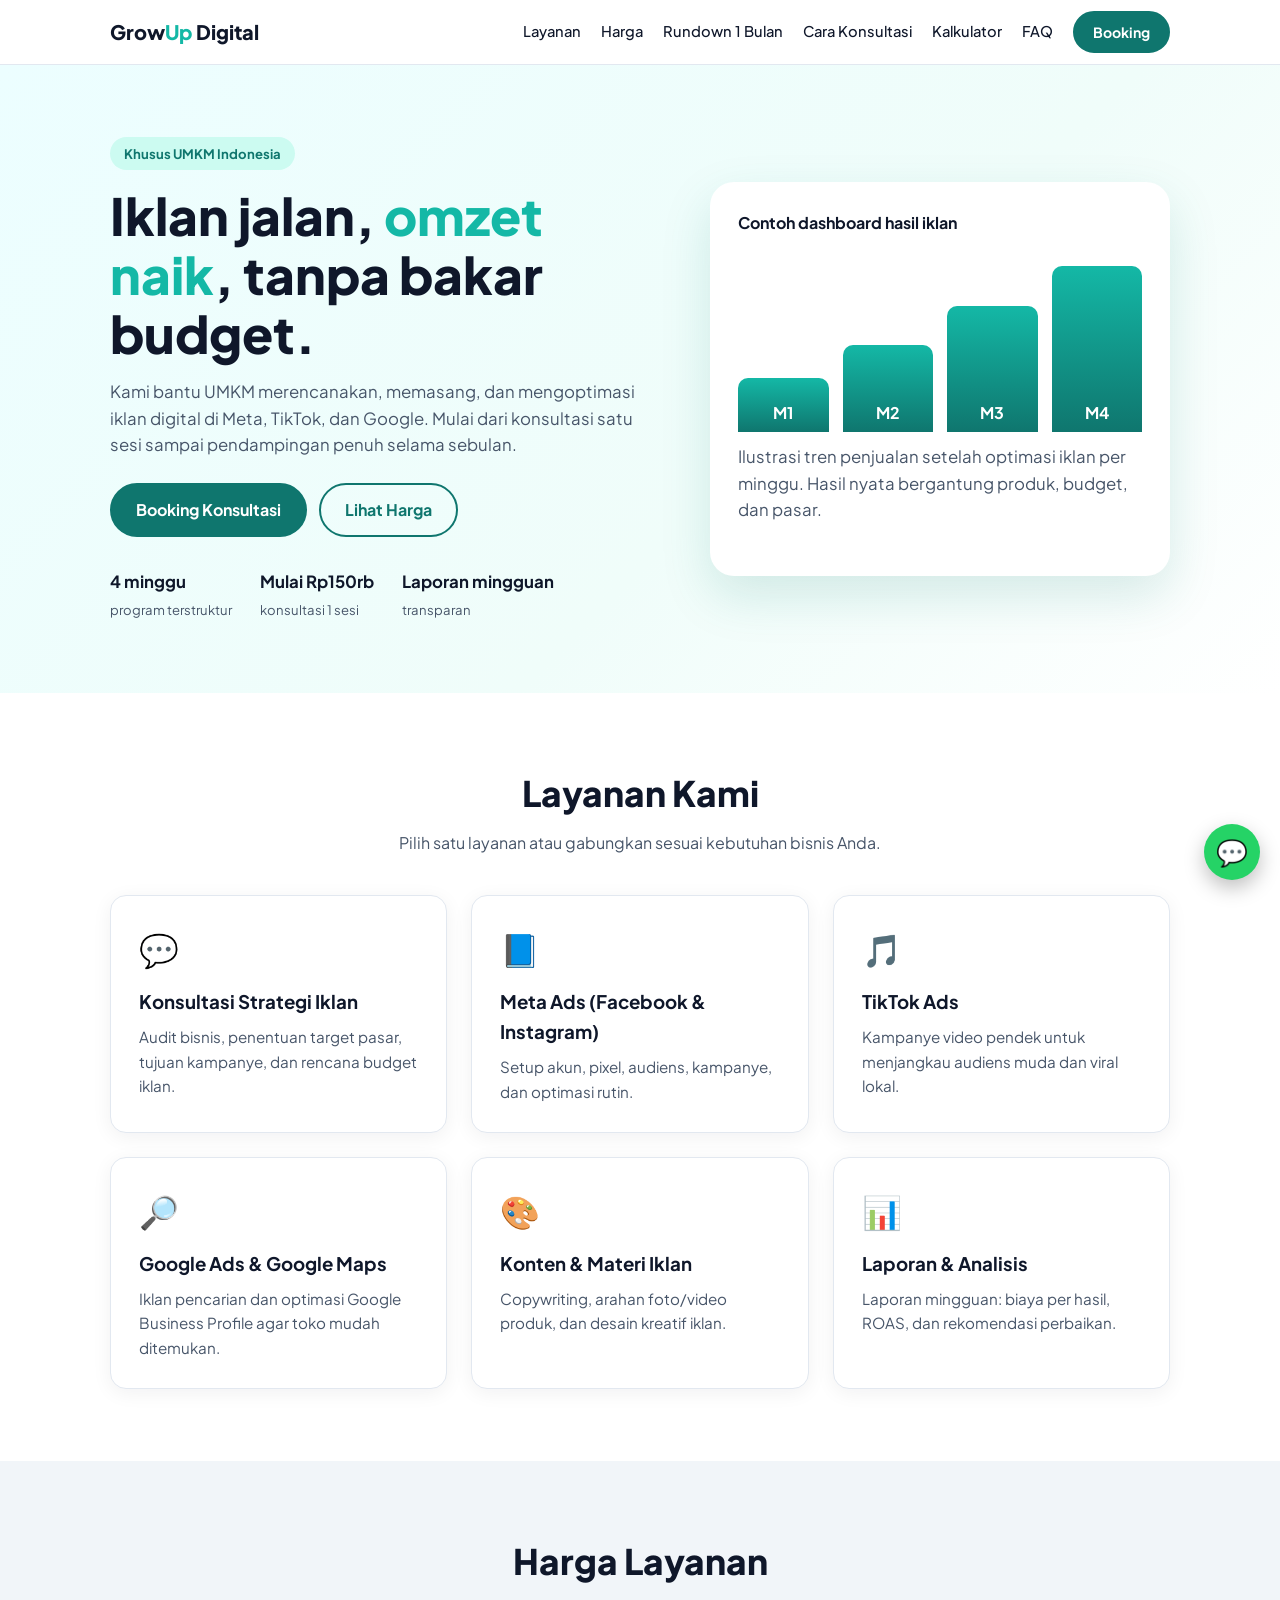
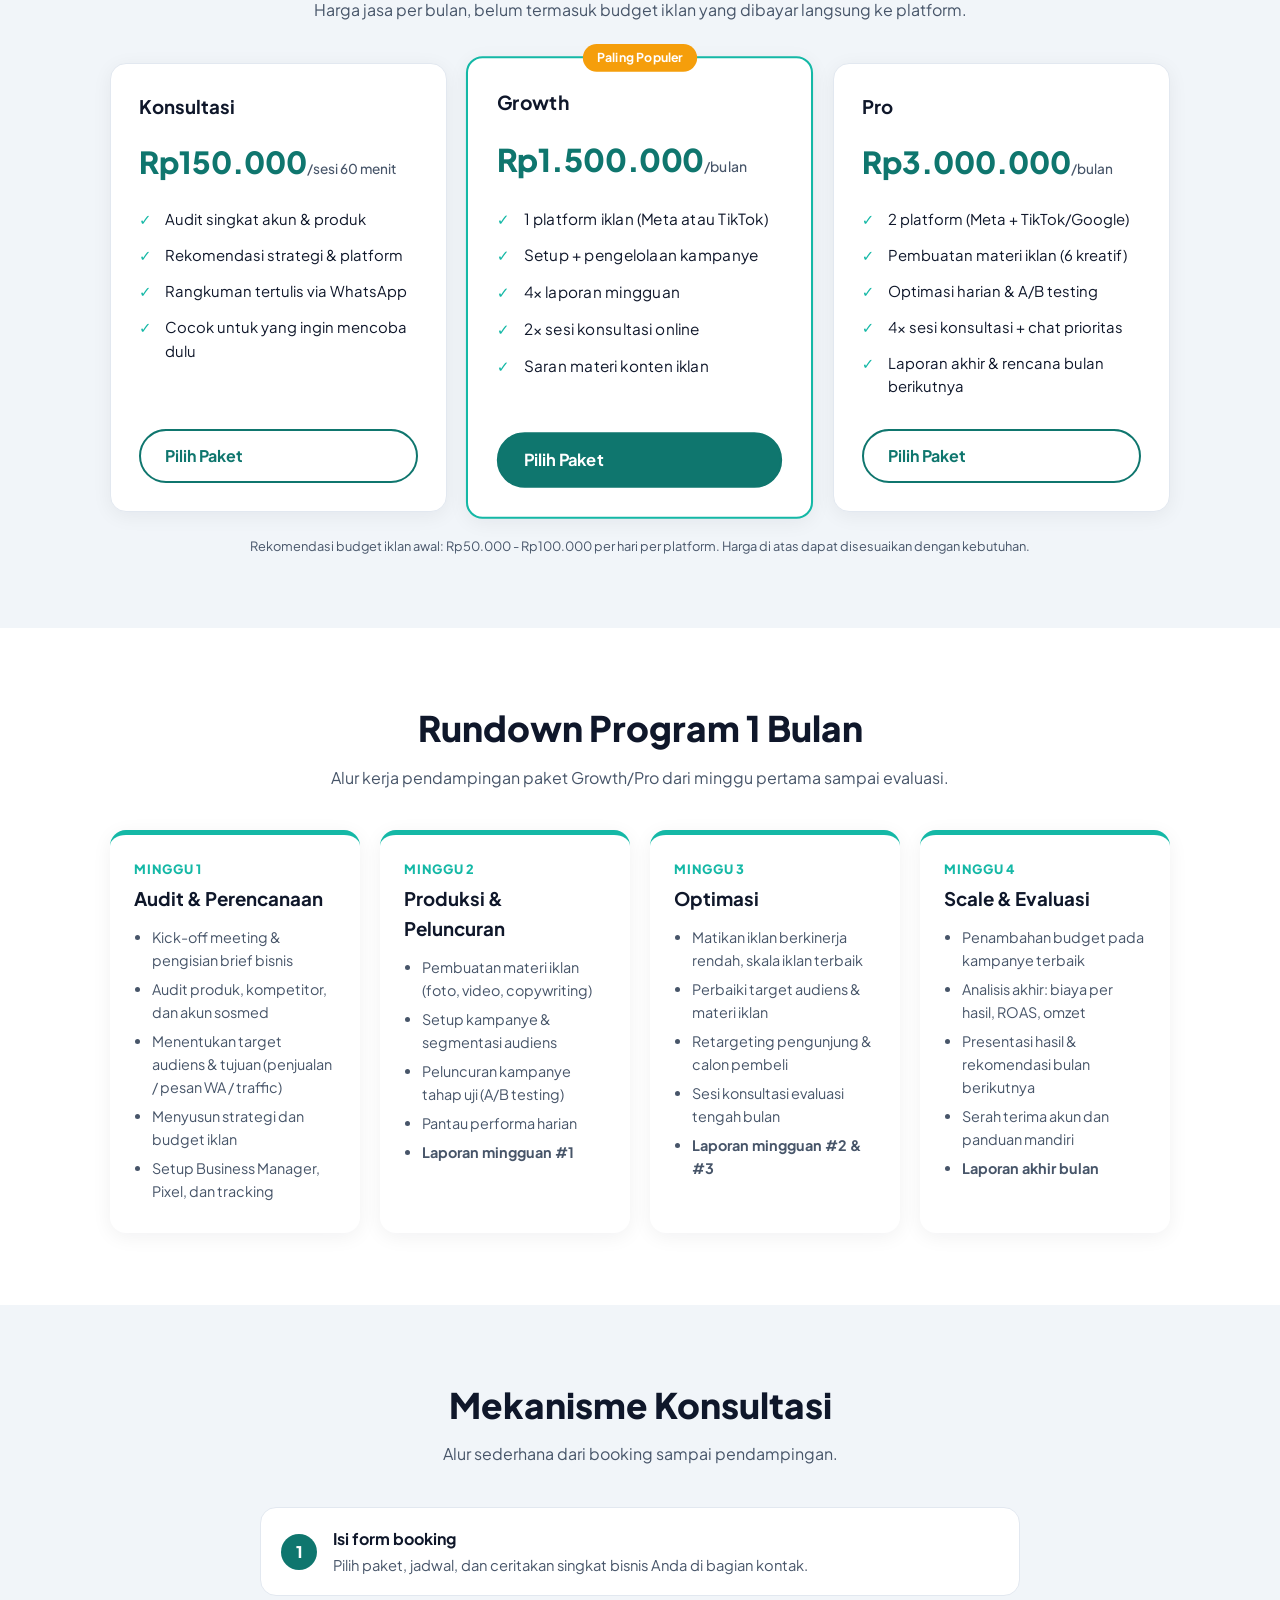
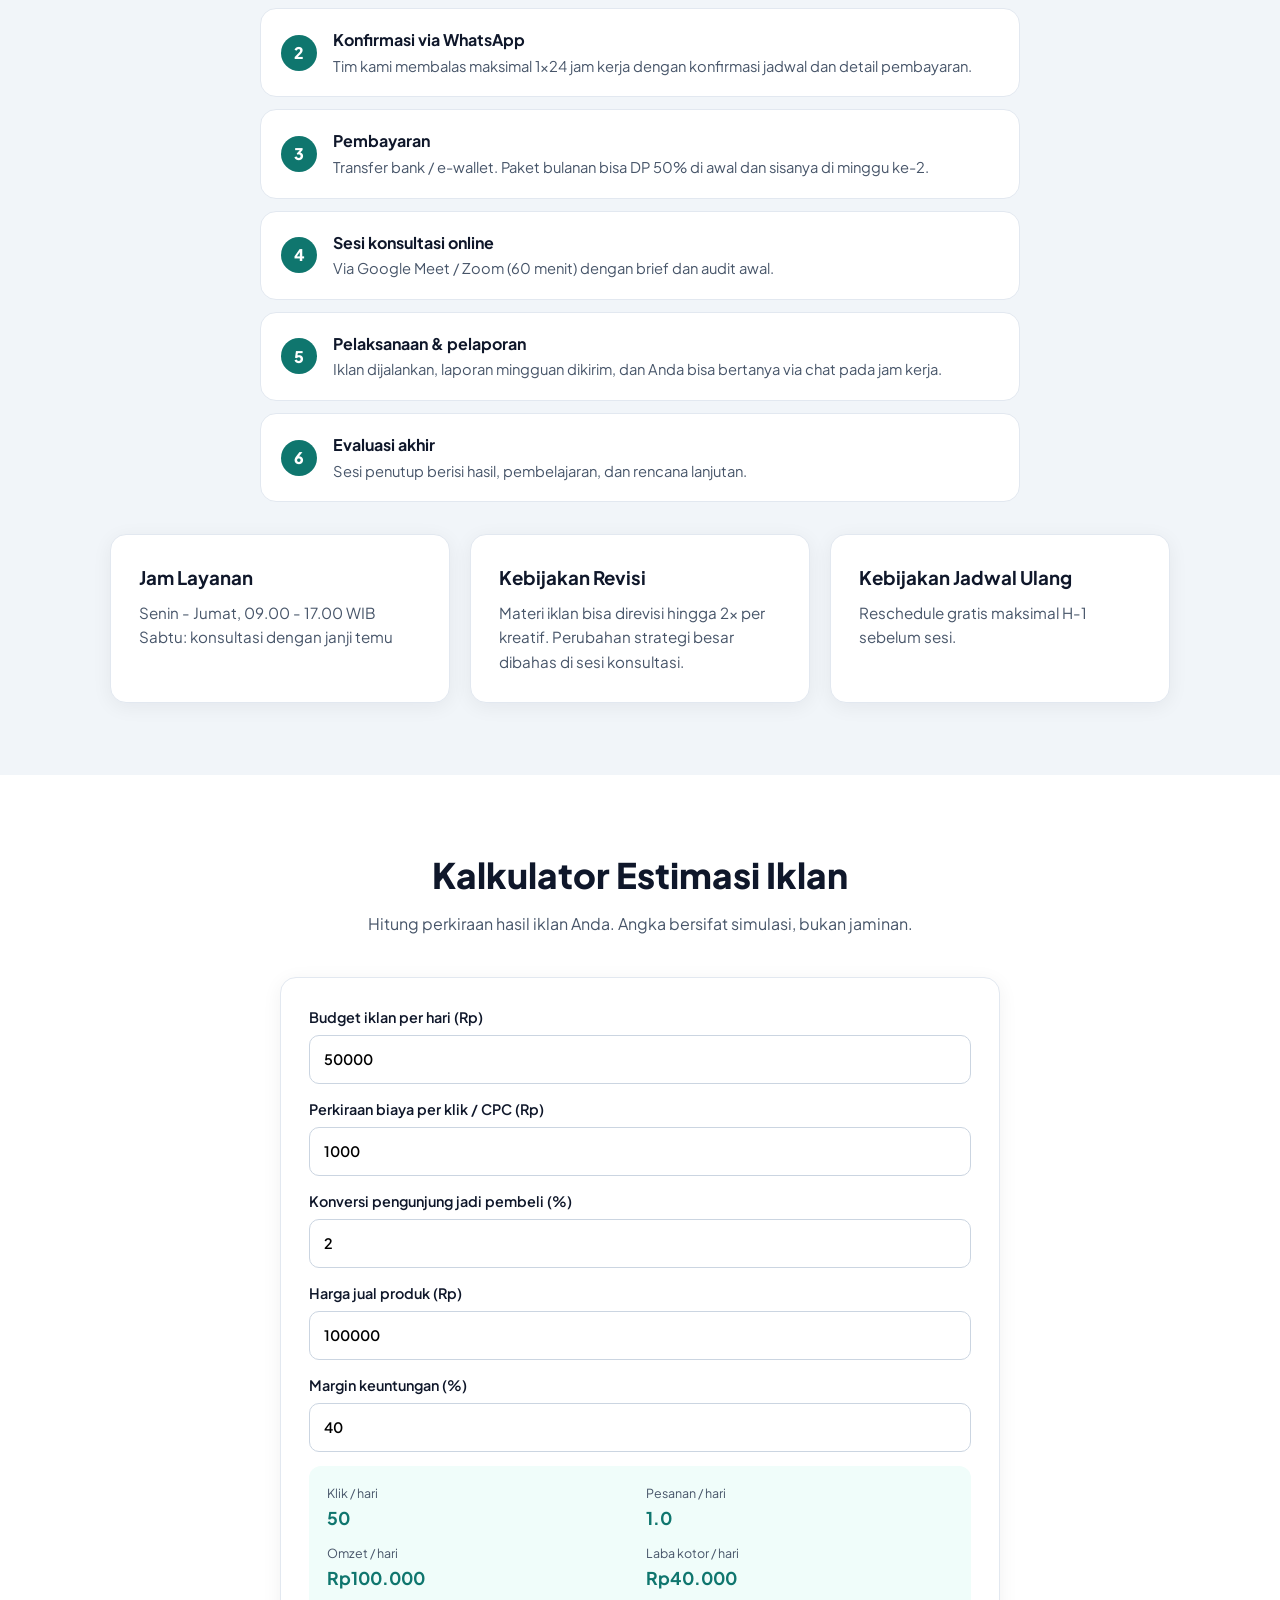
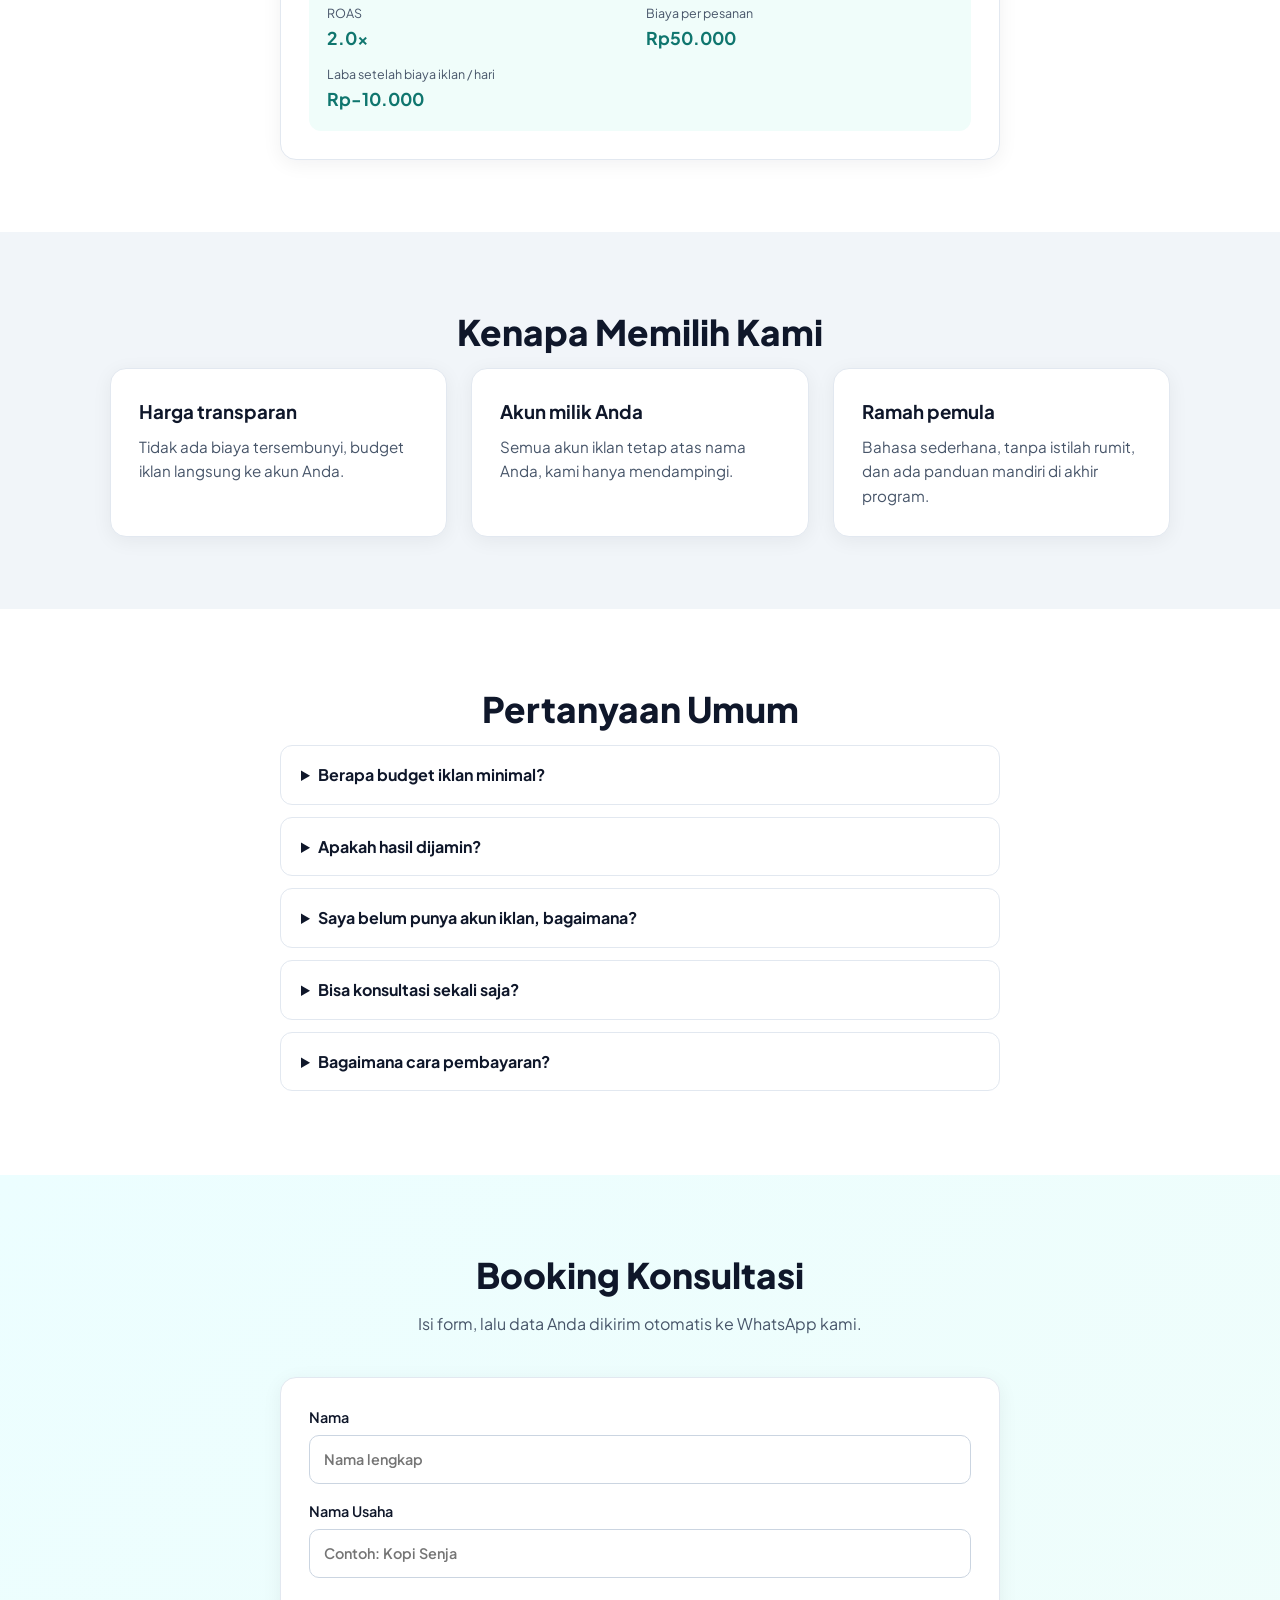
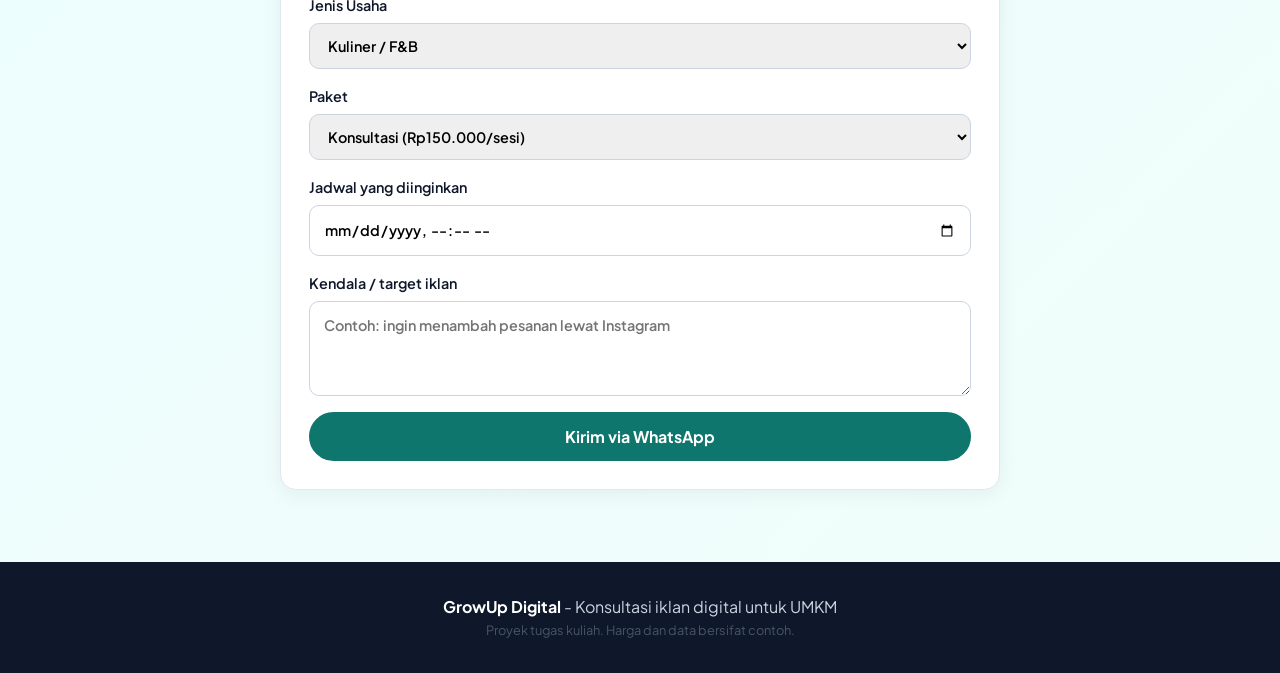
==== index.html @ 4efadc3a "Add files via upload" ====
<!DOCTYPE html>
<html lang="id">
<head>
  <meta charset="UTF-8">
  <meta name="viewport" content="width=device-width, initial-scale=1">
  <title>GrowUp Digital | Konsultasi Iklan untuk UMKM</title>
  <meta name="description" content="Konsultasi dan pengelolaan iklan digital (Meta Ads, Google Ads, TikTok Ads) untuk UMKM. Harga transparan, hasil terukur.">
  <link rel="preconnect" href="https://fonts.googleapis.com">
  <link href="https://fonts.googleapis.com/css2?family=Plus+Jakarta+Sans:wght@400;500;600;700;800&display=swap" rel="stylesheet">
  <link rel="stylesheet" href="style.css">
</head>
<body>

<header class="nav">
  <div class="container nav-inner">
    <a href="#beranda" class="logo">Grow<span>Up</span> Digital</a>
    <button class="burger" id="burger" aria-label="Menu">☰</button>
    <nav id="menu">
      <a href="#layanan">Layanan</a>
      <a href="#harga">Harga</a>
      <a href="#rundown">Rundown 1 Bulan</a>
      <a href="#mekanisme">Cara Konsultasi</a>
      <a href="#kalkulator">Kalkulator</a>
      <a href="#faq">FAQ</a>
      <a href="#kontak" class="btn btn-sm">Booking</a>
    </nav>
  </div>
</header>

<section id="beranda" class="hero">
  <div class="container hero-grid">
    <div>
      <span class="pill">Khusus UMKM Indonesia</span>
      <h1>Iklan jalan, <em>omzet naik</em>, tanpa bakar budget.</h1>
      <p>Kami bantu UMKM merencanakan, memasang, dan mengoptimasi iklan digital di Meta, TikTok, dan Google. Mulai dari konsultasi satu sesi sampai pendampingan penuh selama sebulan.</p>
      <div class="cta">
        <a href="#kontak" class="btn">Booking Konsultasi</a>
        <a href="#harga" class="btn btn-outline">Lihat Harga</a>
      </div>
      <ul class="stats">
        <li><strong>4 minggu</strong><span>program terstruktur</span></li>
        <li><strong>Mulai Rp150rb</strong><span>konsultasi 1 sesi</span></li>
        <li><strong>Laporan mingguan</strong><span>transparan</span></li>
      </ul>
    </div>
    <div class="hero-card">
      <h3>Contoh dashboard hasil iklan</h3>
      <div class="bars" aria-hidden="true">
        <div style="--h:30%"><b>M1</b></div>
        <div style="--h:48%"><b>M2</b></div>
        <div style="--h:70%"><b>M3</b></div>
        <div style="--h:92%"><b>M4</b></div>
      </div>
      <p class="note">Ilustrasi tren penjualan setelah optimasi iklan per minggu. Hasil nyata bergantung produk, budget, dan pasar.</p>
    </div>
  </div>
</section>

<section id="layanan" class="section">
  <div class="container">
    <h2>Layanan Kami</h2>
    <p class="sub">Pilih satu layanan atau gabungkan sesuai kebutuhan bisnis Anda.</p>
    <div class="grid3">
      <article class="card"><div class="ico">💬</div><h3>Konsultasi Strategi Iklan</h3><p>Audit bisnis, penentuan target pasar, tujuan kampanye, dan rencana budget iklan.</p></article>
      <article class="card"><div class="ico">📘</div><h3>Meta Ads (Facebook &amp; Instagram)</h3><p>Setup akun, pixel, audiens, kampanye, dan optimasi rutin.</p></article>
      <article class="card"><div class="ico">🎵</div><h3>TikTok Ads</h3><p>Kampanye video pendek untuk menjangkau audiens muda dan viral lokal.</p></article>
      <article class="card"><div class="ico">🔎</div><h3>Google Ads &amp; Google Maps</h3><p>Iklan pencarian dan optimasi Google Business Profile agar toko mudah ditemukan.</p></article>
      <article class="card"><div class="ico">🎨</div><h3>Konten &amp; Materi Iklan</h3><p>Copywriting, arahan foto/video produk, dan desain kreatif iklan.</p></article>
      <article class="card"><div class="ico">📊</div><h3>Laporan &amp; Analisis</h3><p>Laporan mingguan: biaya per hasil, ROAS, dan rekomendasi perbaikan.</p></article>
    </div>
  </div>
</section>

<section id="harga" class="section alt">
  <div class="container">
    <h2>Harga Layanan</h2>
    <p class="sub">Harga jasa per bulan, belum termasuk budget iklan yang dibayar langsung ke platform.</p>
    <div class="grid3 pricing">
      <article class="card price">
        <h3>Konsultasi</h3>
        <div class="amount">Rp150.000<small>/sesi 60 menit</small></div>
        <ul>
          <li>Audit singkat akun &amp; produk</li>
          <li>Rekomendasi strategi &amp; platform</li>
          <li>Rangkuman tertulis via WhatsApp</li>
          <li>Cocok untuk yang ingin mencoba dulu</li>
        </ul>
        <a href="#kontak" class="btn btn-outline" data-paket="Konsultasi (Rp150.000/sesi)">Pilih Paket</a>
      </article>
      <article class="card price featured">
        <span class="badge">Paling Populer</span>
        <h3>Growth</h3>
        <div class="amount">Rp1.500.000<small>/bulan</small></div>
        <ul>
          <li>1 platform iklan (Meta atau TikTok)</li>
          <li>Setup + pengelolaan kampanye</li>
          <li>4x laporan mingguan</li>
          <li>2x sesi konsultasi online</li>
          <li>Saran materi konten iklan</li>
        </ul>
        <a href="#kontak" class="btn" data-paket="Growth (Rp1.500.000/bulan)">Pilih Paket</a>
      </article>
      <article class="card price">
        <h3>Pro</h3>
        <div class="amount">Rp3.000.000<small>/bulan</small></div>
        <ul>
          <li>2 platform (Meta + TikTok/Google)</li>
          <li>Pembuatan materi iklan (6 kreatif)</li>
          <li>Optimasi harian &amp; A/B testing</li>
          <li>4x sesi konsultasi + chat prioritas</li>
          <li>Laporan akhir &amp; rencana bulan berikutnya</li>
        </ul>
        <a href="#kontak" class="btn btn-outline" data-paket="Pro (Rp3.000.000/bulan)">Pilih Paket</a>
      </article>
    </div>
    <p class="note center">Rekomendasi budget iklan awal: Rp50.000 - Rp100.000 per hari per platform. Harga di atas dapat disesuaikan dengan kebutuhan.</p>
  </div>
</section>

<section id="rundown" class="section">
  <div class="container">
    <h2>Rundown Program 1 Bulan</h2>
    <p class="sub">Alur kerja pendampingan paket Growth/Pro dari minggu pertama sampai evaluasi.</p>
    <div class="timeline">
      <div class="week">
        <div class="wk">Minggu 1</div>
        <h3>Audit &amp; Perencanaan</h3>
        <ul>
          <li>Kick-off meeting &amp; pengisian brief bisnis</li>
          <li>Audit produk, kompetitor, dan akun sosmed</li>
          <li>Menentukan target audiens &amp; tujuan (penjualan / pesan WA / traffic)</li>
          <li>Menyusun strategi dan budget iklan</li>
          <li>Setup Business Manager, Pixel, dan tracking</li>
        </ul>
      </div>
      <div class="week">
        <div class="wk">Minggu 2</div>
        <h3>Produksi &amp; Peluncuran</h3>
        <ul>
          <li>Pembuatan materi iklan (foto, video, copywriting)</li>
          <li>Setup kampanye &amp; segmentasi audiens</li>
          <li>Peluncuran kampanye tahap uji (A/B testing)</li>
          <li>Pantau performa harian</li>
          <li><b>Laporan mingguan #1</b></li>
        </ul>
      </div>
      <div class="week">
        <div class="wk">Minggu 3</div>
        <h3>Optimasi</h3>
        <ul>
          <li>Matikan iklan berkinerja rendah, skala iklan terbaik</li>
          <li>Perbaiki target audiens &amp; materi iklan</li>
          <li>Retargeting pengunjung &amp; calon pembeli</li>
          <li>Sesi konsultasi evaluasi tengah bulan</li>
          <li><b>Laporan mingguan #2 &amp; #3</b></li>
        </ul>
      </div>
      <div class="week">
        <div class="wk">Minggu 4</div>
        <h3>Scale &amp; Evaluasi</h3>
        <ul>
          <li>Penambahan budget pada kampanye terbaik</li>
          <li>Analisis akhir: biaya per hasil, ROAS, omzet</li>
          <li>Presentasi hasil &amp; rekomendasi bulan berikutnya</li>
          <li>Serah terima akun dan panduan mandiri</li>
          <li><b>Laporan akhir bulan</b></li>
        </ul>
      </div>
    </div>
  </div>
</section>

<section id="mekanisme" class="section alt">
  <div class="container">
    <h2>Mekanisme Konsultasi</h2>
    <p class="sub">Alur sederhana dari booking sampai pendampingan.</p>
    <ol class="steps">
      <li><b>Isi form booking</b><span>Pilih paket, jadwal, dan ceritakan singkat bisnis Anda di bagian kontak.</span></li>
      <li><b>Konfirmasi via WhatsApp</b><span>Tim kami membalas maksimal 1x24 jam kerja dengan konfirmasi jadwal dan detail pembayaran.</span></li>
      <li><b>Pembayaran</b><span>Transfer bank / e-wallet. Paket bulanan bisa DP 50% di awal dan sisanya di minggu ke-2.</span></li>
      <li><b>Sesi konsultasi online</b><span>Via Google Meet / Zoom (60 menit) dengan brief dan audit awal.</span></li>
      <li><b>Pelaksanaan &amp; pelaporan</b><span>Iklan dijalankan, laporan mingguan dikirim, dan Anda bisa bertanya via chat pada jam kerja.</span></li>
      <li><b>Evaluasi akhir</b><span>Sesi penutup berisi hasil, pembelajaran, dan rencana lanjutan.</span></li>
    </ol>
    <div class="info-row">
      <div class="card"><h3>Jam Layanan</h3><p>Senin - Jumat, 09.00 - 17.00 WIB<br>Sabtu: konsultasi dengan janji temu</p></div>
      <div class="card"><h3>Kebijakan Revisi</h3><p>Materi iklan bisa direvisi hingga 2x per kreatif. Perubahan strategi besar dibahas di sesi konsultasi.</p></div>
      <div class="card"><h3>Kebijakan Jadwal Ulang</h3><p>Reschedule gratis maksimal H-1 sebelum sesi.</p></div>
    </div>
  </div>
</section>

<section id="kalkulator" class="section">
  <div class="container narrow">
    <h2>Kalkulator Estimasi Iklan</h2>
    <p class="sub">Hitung perkiraan hasil iklan Anda. Angka bersifat simulasi, bukan jaminan.</p>
    <div class="card calc">
      <label>Budget iklan per hari (Rp)
        <input type="number" id="budget" value="50000" min="10000" step="10000">
      </label>
      <label>Perkiraan biaya per klik / CPC (Rp)
        <input type="number" id="cpc" value="1000" min="100" step="100">
      </label>
      <label>Konversi pengunjung jadi pembeli (%)
        <input type="number" id="conv" value="2" min="0.1" step="0.1">
      </label>
      <label>Harga jual produk (Rp)
        <input type="number" id="harga-produk" value="100000" min="1000" step="1000">
      </label>
      <label>Margin keuntungan (%)
        <input type="number" id="margin" value="40" min="1" max="100">
      </label>
      <div class="result" id="hasil" aria-live="polite"></div>
    </div>
  </div>
</section>

<section class="section alt">
  <div class="container">
    <h2>Kenapa Memilih Kami</h2>
    <div class="grid3">
      <article class="card"><h3>Harga transparan</h3><p>Tidak ada biaya tersembunyi, budget iklan langsung ke akun Anda.</p></article>
      <article class="card"><h3>Akun milik Anda</h3><p>Semua akun iklan tetap atas nama Anda, kami hanya mendampingi.</p></article>
      <article class="card"><h3>Ramah pemula</h3><p>Bahasa sederhana, tanpa istilah rumit, dan ada panduan mandiri di akhir program.</p></article>
    </div>
  </div>
</section>

<section id="faq" class="section">
  <div class="container narrow">
    <h2>Pertanyaan Umum</h2>
    <details><summary>Berapa budget iklan minimal?</summary><p>Disarankan mulai dari Rp50.000 per hari agar data cukup untuk dioptimasi. Budget dibayar langsung ke platform iklan.</p></details>
    <details><summary>Apakah hasil dijamin?</summary><p>Tidak ada yang bisa menjamin angka penjualan. Kami menjamin proses yang terukur dan laporan yang jelas.</p></details>
    <details><summary>Saya belum punya akun iklan, bagaimana?</summary><p>Tidak masalah. Kami bantu membuat Business Manager dan akun iklan di minggu pertama.</p></details>
    <details><summary>Bisa konsultasi sekali saja?</summary><p>Bisa. Paket Konsultasi Rp150.000 cocok untuk Anda yang ingin arahan awal lalu menjalankan sendiri.</p></details>
    <details><summary>Bagaimana cara pembayaran?</summary><p>Transfer bank atau e-wallet. Paket bulanan bisa DP 50%.</p></details>
  </div>
</section>

<section id="kontak" class="section cta-section">
  <div class="container narrow">
    <h2>Booking Konsultasi</h2>
    <p class="sub">Isi form, lalu data Anda dikirim otomatis ke WhatsApp kami.</p>
    <form id="form" class="card form">
      <label>Nama<input type="text" id="nama" required placeholder="Nama lengkap"></label>
      <label>Nama Usaha<input type="text" id="usaha" required placeholder="Contoh: Kopi Senja"></label>
      <label>Jenis Usaha
        <select id="jenis">
          <option>Kuliner / F&amp;B</option><option>Fashion</option><option>Kecantikan</option><option>Jasa</option><option>Kerajinan</option><option>Lainnya</option>
        </select>
      </label>
      <label>Paket
        <select id="paket">
          <option>Konsultasi (Rp150.000/sesi)</option>
          <option>Growth (Rp1.500.000/bulan)</option>
          <option>Pro (Rp3.000.000/bulan)</option>
        </select>
      </label>
      <label>Jadwal yang diinginkan<input type="datetime-local" id="jadwal" required></label>
      <label>Kendala / target iklan<textarea id="pesan" rows="3" placeholder="Contoh: ingin menambah pesanan lewat Instagram"></textarea></label>
      <button type="submit" class="btn">Kirim via WhatsApp</button>
    </form>
  </div>
</section>

<footer>
  <div class="container">
    <p><b>GrowUp Digital</b> - Konsultasi iklan digital untuk UMKM</p>
    <p class="note">Proyek tugas kuliah. Harga dan data bersifat contoh.</p>
  </div>
</footer>

<a class="wa-float" id="wa" target="_blank" rel="noopener" aria-label="Chat WhatsApp">💬</a>
<script src="script.js"></script>
</body>
</html>
---- style.css ----
:root{--p:#0f766e;--p2:#14b8a6;--ink:#0f172a;--mut:#475569;--bg:#fff;--alt:#f1f5f9;--ac:#f59e0b;--r:16px}
*{box-sizing:border-box;margin:0;padding:0}
html{scroll-behavior:smooth;scroll-padding-top:72px}
body{font-family:'Plus Jakarta Sans',system-ui,sans-serif;color:var(--ink);background:var(--bg);line-height:1.6}
.container{max-width:1100px;margin:0 auto;padding:0 20px}
.narrow{max-width:760px}
.center{text-align:center}
a{color:inherit;text-decoration:none}

.nav{position:sticky;top:0;z-index:50;background:rgba(255,255,255,.92);backdrop-filter:blur(8px);border-bottom:1px solid #e2e8f0}
.nav-inner{display:flex;align-items:center;justify-content:space-between;height:64px}
.logo{font-weight:800;font-size:1.25rem}.logo span{color:var(--p2)}
nav{display:flex;gap:20px;align-items:center;font-size:.92rem;font-weight:500}
nav a:hover{color:var(--p)}
.burger{display:none;background:none;border:0;font-size:1.6rem;cursor:pointer}

.btn{display:inline-block;background:var(--p);color:#fff;padding:12px 24px;border-radius:999px;font-weight:700;border:2px solid var(--p);cursor:pointer;font-family:inherit;font-size:1rem;transition:.2s}
.btn:hover{background:#0b5a54;transform:translateY(-2px)}
.btn-outline{background:transparent;color:var(--p)}
.btn-outline:hover{background:var(--p);color:#fff}
.btn-sm{padding:8px 18px;font-size:.88rem;color:#fff!important}

.hero{padding:72px 0;background:linear-gradient(135deg,#ecfeff,#f0fdfa 60%,#fff)}
.hero-grid{display:grid;grid-template-columns:1.2fr 1fr;gap:48px;align-items:center}
.pill{display:inline-block;background:#ccfbf1;color:var(--p);padding:6px 14px;border-radius:999px;font-size:.82rem;font-weight:700;margin-bottom:16px}
h1{font-size:clamp(2rem,4.5vw,3.2rem);line-height:1.15;margin-bottom:16px;font-weight:800}
h1 em{font-style:normal;color:var(--p2)}
.hero p{color:var(--mut);font-size:1.05rem;margin-bottom:24px}
.cta{display:flex;gap:12px;flex-wrap:wrap;margin-bottom:32px}
.stats{list-style:none;display:flex;gap:28px;flex-wrap:wrap}
.stats strong{display:block;font-size:1.05rem}.stats span{font-size:.82rem;color:var(--mut)}
.hero-card{background:#fff;border-radius:24px;padding:28px;box-shadow:0 20px 50px rgba(15,118,110,.15)}
.hero-card h3{margin-bottom:16px;font-size:1rem}
.bars{display:flex;align-items:flex-end;gap:14px;height:180px;margin-bottom:12px}
.bars div{flex:1;height:var(--h);background:linear-gradient(180deg,var(--p2),var(--p));border-radius:10px 10px 0 0;display:flex;align-items:flex-end;justify-content:center;color:#fff;padding-bottom:6px;animation:grow 1s ease both}
@keyframes grow{from{height:0}}
.note{font-size:.8rem;color:var(--mut)}

.section{padding:72px 0}.alt{background:var(--alt)}
h2{font-size:clamp(1.6rem,3vw,2.2rem);font-weight:800;margin-bottom:8px;text-align:center}
.sub{text-align:center;color:var(--mut);margin-bottom:40px}
.grid3{display:grid;grid-template-columns:repeat(3,1fr);gap:24px}
.card{background:#fff;border-radius:var(--r);padding:28px;box-shadow:0 4px 20px rgba(15,23,42,.06);border:1px solid #e2e8f0}
.card h3{margin-bottom:8px}.card p{color:var(--mut);font-size:.95rem}
.ico{font-size:2rem;margin-bottom:12px}

.price{position:relative;display:flex;flex-direction:column}
.price.featured{border:2px solid var(--p2);transform:scale(1.03)}
.badge{position:absolute;top:-14px;left:50%;transform:translateX(-50%);background:var(--ac);color:#fff;font-size:.75rem;font-weight:700;padding:4px 14px;border-radius:999px}
.amount{font-size:1.9rem;font-weight:800;color:var(--p);margin:8px 0 16px}
.amount small{font-size:.85rem;color:var(--mut);font-weight:500}
.price ul{list-style:none;margin-bottom:24px;flex:1}
.price li{padding:6px 0 6px 26px;position:relative;font-size:.93rem}
.price li::before{content:"✓";position:absolute;left:0;color:var(--p2);font-weight:800}
.pricing+.note{margin-top:24px}

.timeline{display:grid;grid-template-columns:repeat(4,1fr);gap:20px}
.week{background:#fff;border-radius:var(--r);padding:24px;border-top:5px solid var(--p2);box-shadow:0 4px 20px rgba(15,23,42,.06)}
.wk{font-size:.8rem;font-weight:800;color:var(--p2);text-transform:uppercase;letter-spacing:.06em}
.week h3{margin:4px 0 12px}
.week ul{padding-left:18px;font-size:.9rem;color:var(--mut)}.week li{margin-bottom:6px}

.steps{list-style:none;counter-reset:s;max-width:760px;margin:0 auto 32px}
.steps li{counter-increment:s;position:relative;background:#fff;border-radius:var(--r);padding:18px 20px 18px 72px;margin-bottom:12px;border:1px solid #e2e8f0}
.steps li::before{content:counter(s);position:absolute;left:20px;top:50%;transform:translateY(-50%);width:36px;height:36px;border-radius:50%;background:var(--p);color:#fff;display:grid;place-items:center;font-weight:800}
.steps b{display:block}.steps span{color:var(--mut);font-size:.92rem}
.info-row{display:grid;grid-template-columns:repeat(3,1fr);gap:20px}

.calc{display:grid;gap:14px}
label{display:grid;gap:6px;font-weight:600;font-size:.9rem}
input,select,textarea{padding:12px 14px;border:1px solid #cbd5e1;border-radius:10px;font:inherit;width:100%}
input:focus,select:focus,textarea:focus{outline:2px solid var(--p2);border-color:transparent}
.result{background:#f0fdfa;border-radius:12px;padding:18px;display:grid;grid-template-columns:1fr 1fr;gap:12px}
.result div span{display:block;font-size:.78rem;color:var(--mut)}.result div b{font-size:1.1rem;color:var(--p)}

details{background:#fff;border:1px solid #e2e8f0;border-radius:12px;padding:16px 20px;margin-bottom:12px}
summary{font-weight:700;cursor:pointer}details p{margin-top:10px;color:var(--mut)}

.cta-section{background:linear-gradient(135deg,#ecfeff,#f0fdfa)}
.form{display:grid;gap:16px}

footer{background:var(--ink);color:#cbd5e1;text-align:center;padding:32px 0}
footer b{color:#fff}
.wa-float{position:fixed;right:20px;bottom:20px;width:56px;height:56px;border-radius:50%;background:#25d366;display:grid;place-items:center;font-size:1.6rem;box-shadow:0 8px 20px rgba(0,0,0,.25);z-index:60}

@media(max-width:900px){
  .hero-grid,.grid3,.timeline,.info-row{grid-template-columns:1fr}
  .price.featured{transform:none}
  .burger{display:block}
  nav{display:none;position:absolute;top:64px;left:0;right:0;background:#fff;flex-direction:column;padding:20px;border-bottom:1px solid #e2e8f0}
  nav.open{display:flex}
}
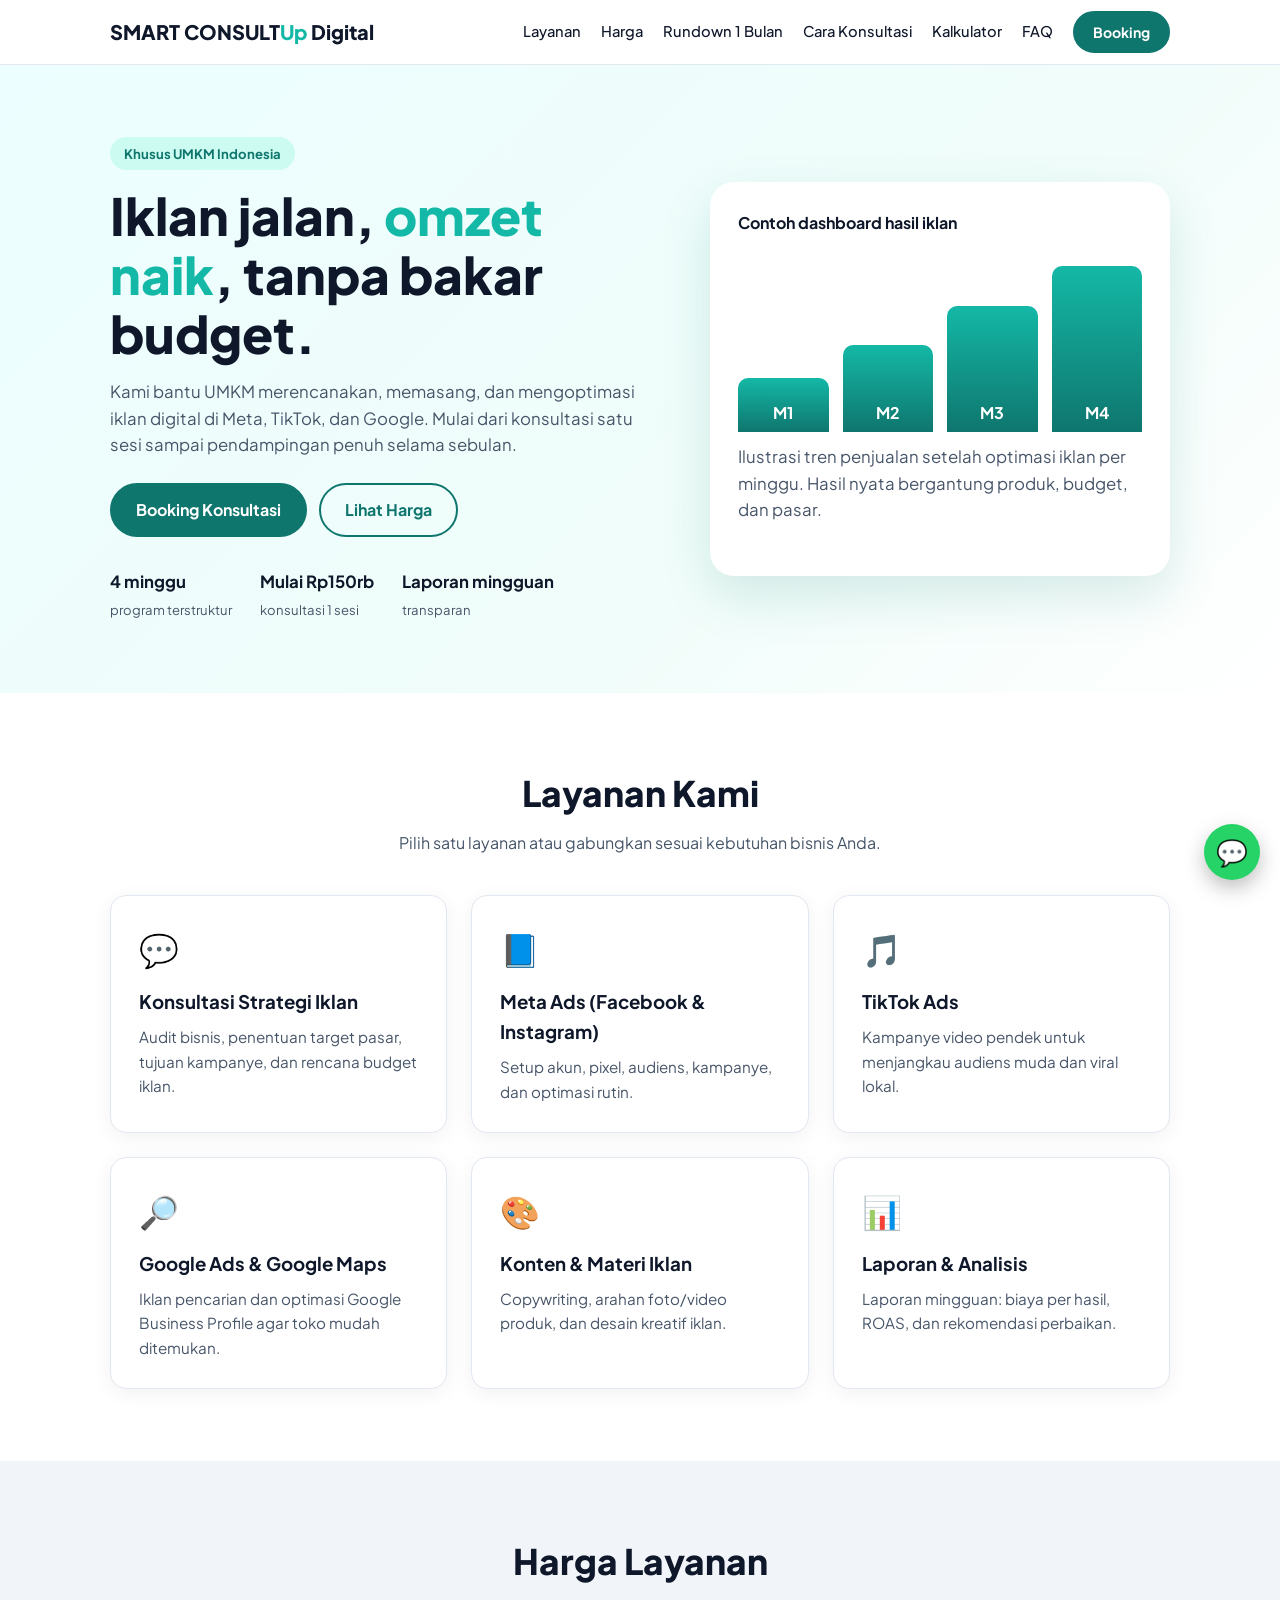
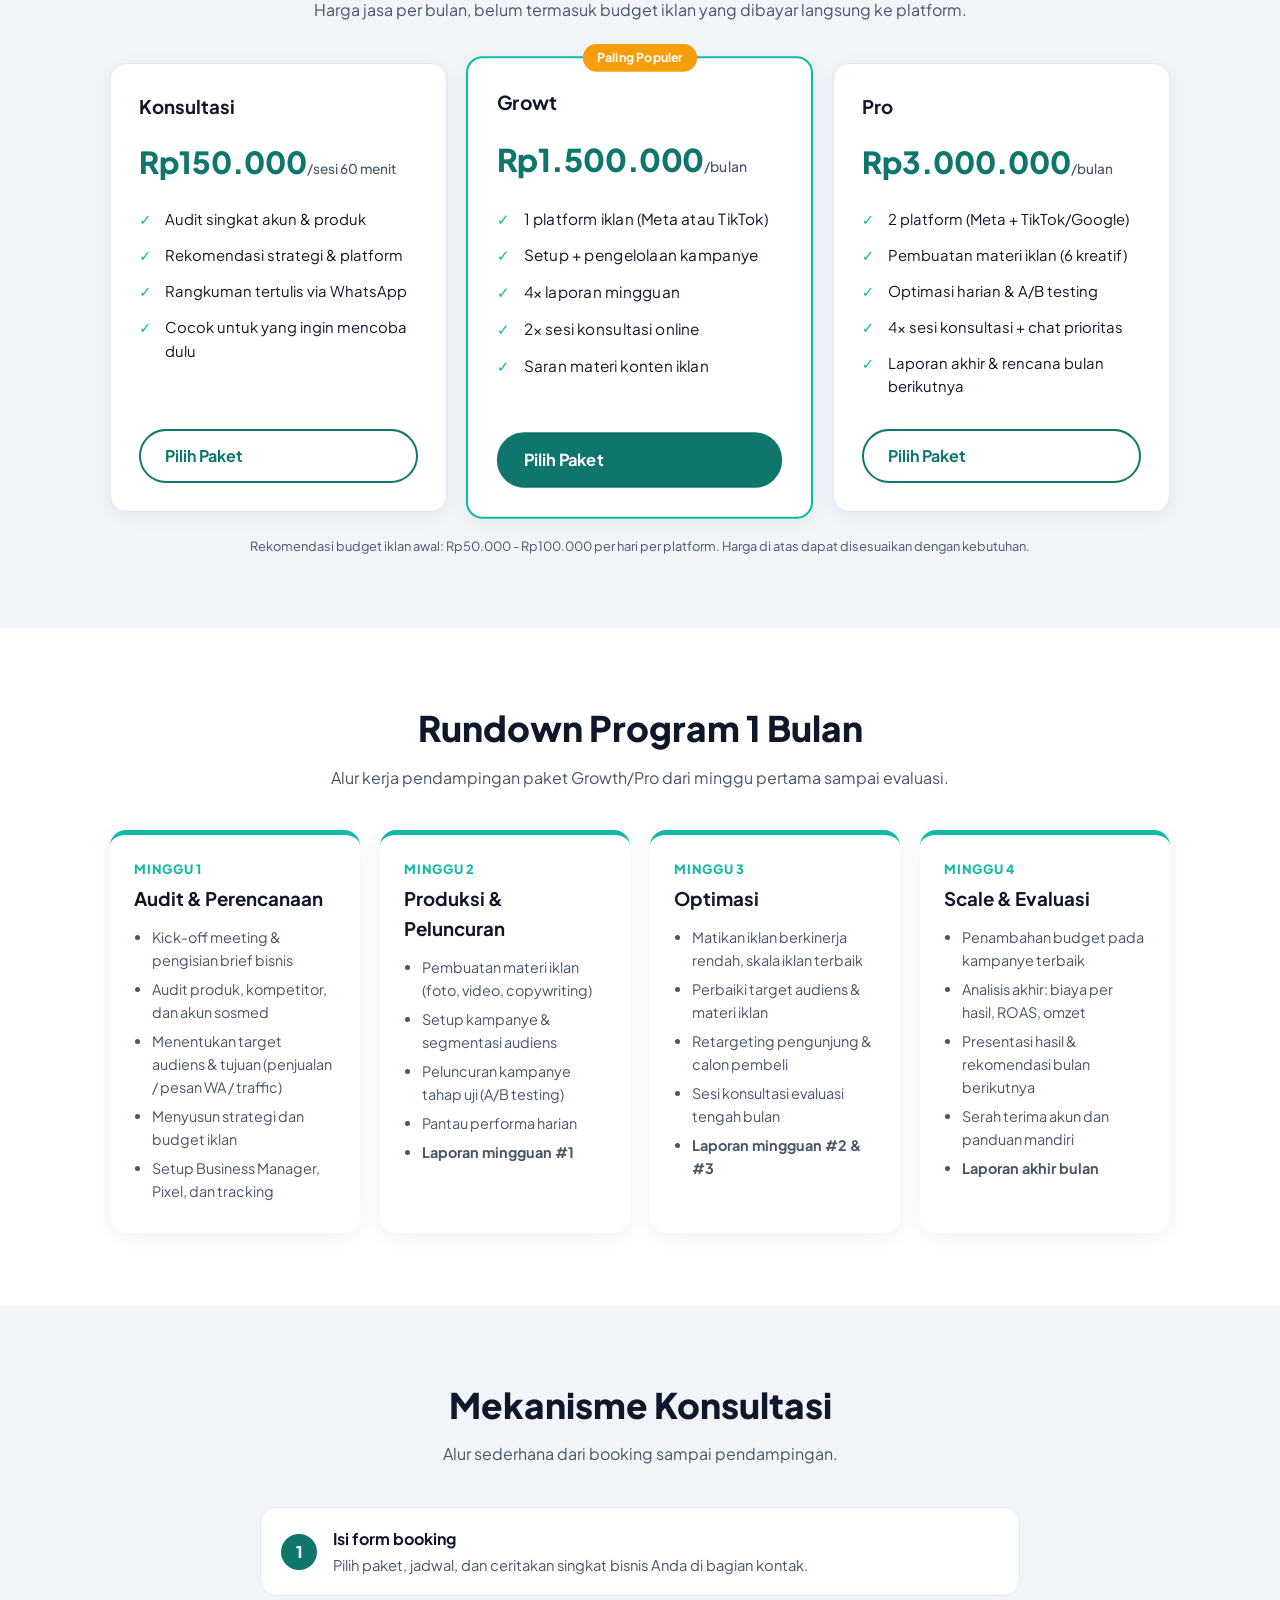
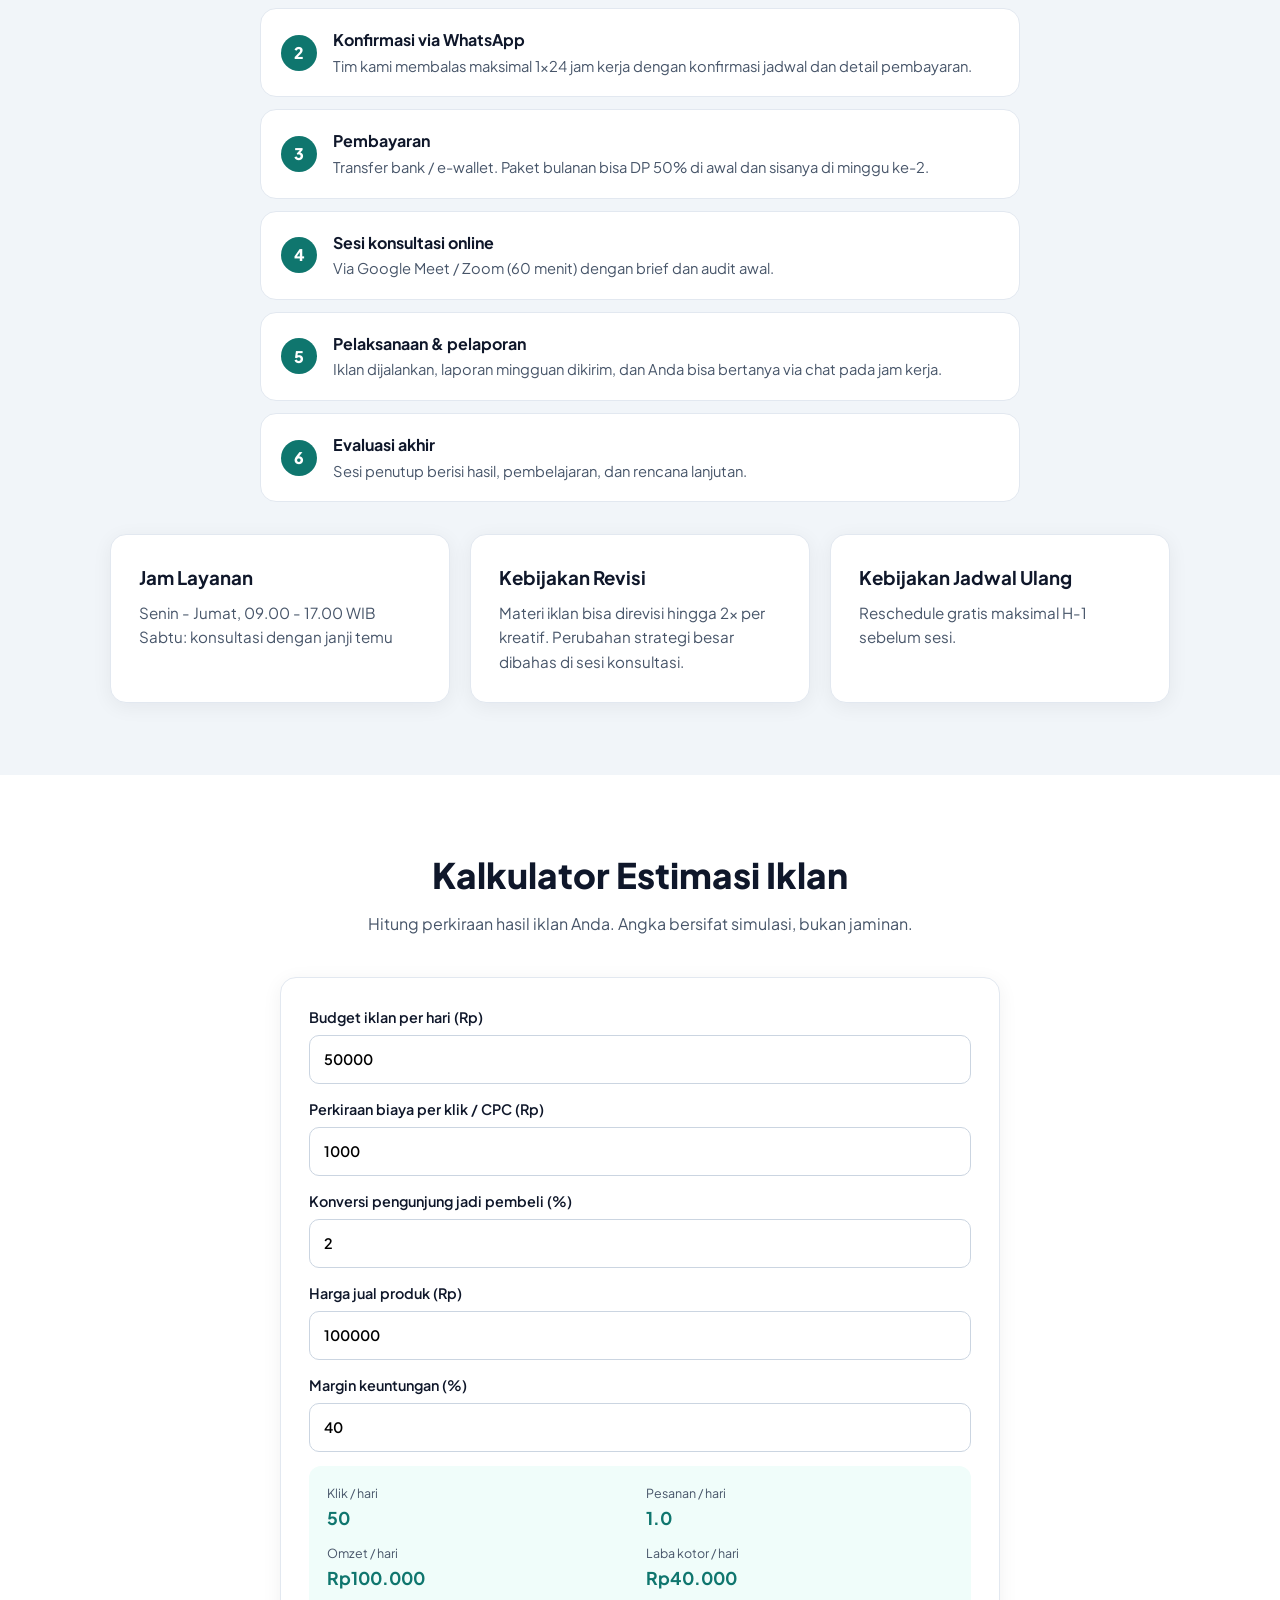
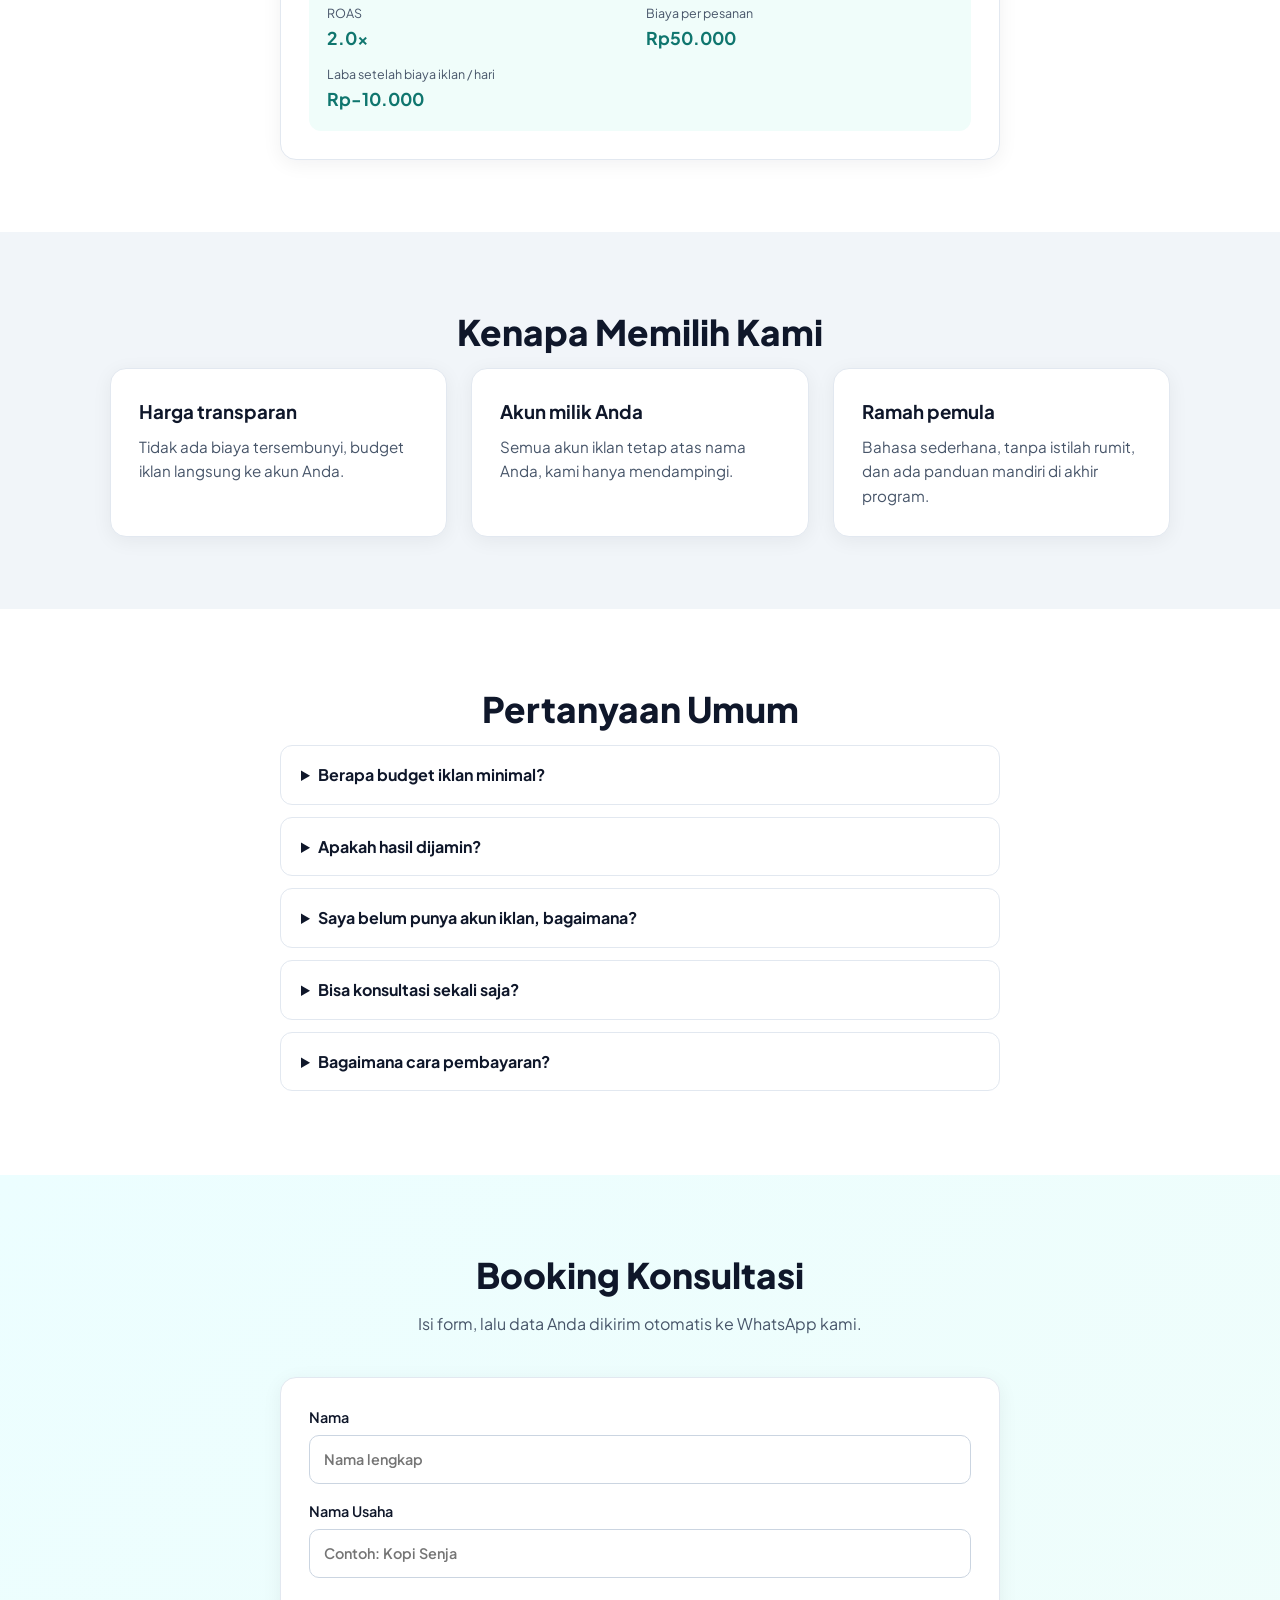
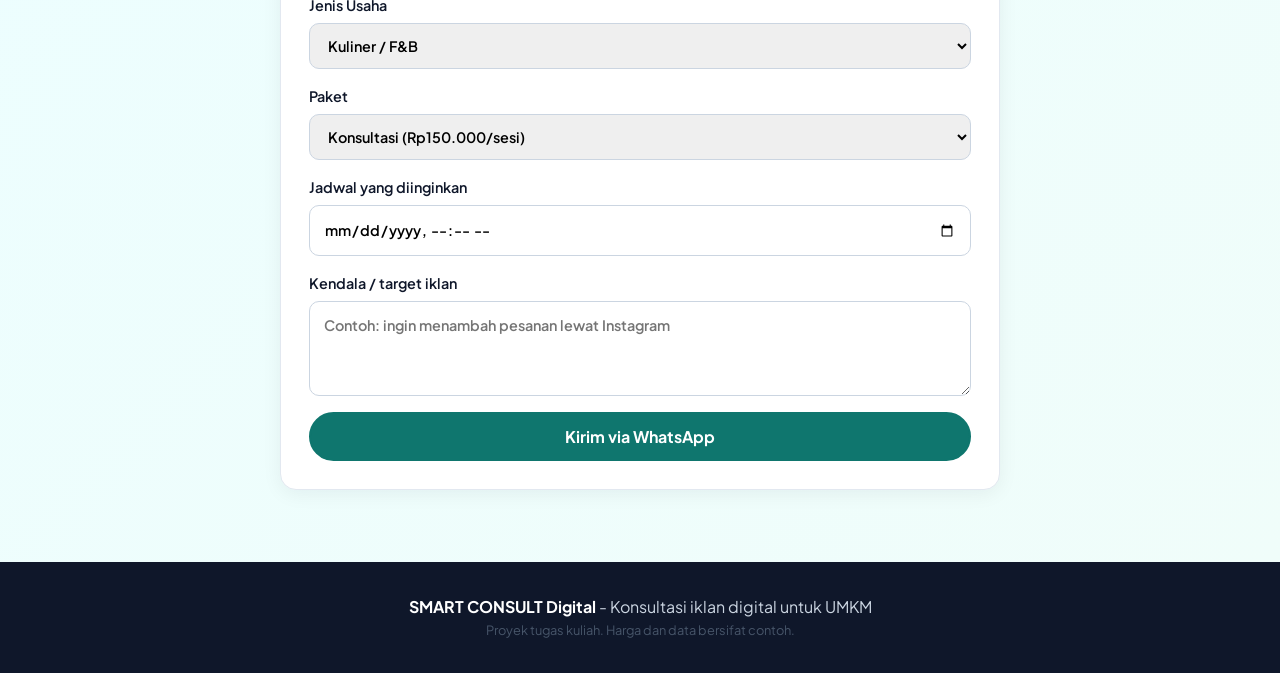
==== commit f3302535: "Update index.html" ====
--- a/index.html
+++ b/index.html
@@ -3,7 +3,7 @@
 <head>
   <meta charset="UTF-8">
   <meta name="viewport" content="width=device-width, initial-scale=1">
-  <title>GrowUp Digital | Konsultasi Iklan untuk UMKM</title>
+  <title>SMART CONSULT Digital | Konsultasi Iklan untuk UMKM</title>
   <meta name="description" content="Konsultasi dan pengelolaan iklan digital (Meta Ads, Google Ads, TikTok Ads) untuk UMKM. Harga transparan, hasil terukur.">
   <link rel="preconnect" href="https://fonts.googleapis.com">
   <link href="https://fonts.googleapis.com/css2?family=Plus+Jakarta+Sans:wght@400;500;600;700;800&display=swap" rel="stylesheet">
@@ -13,7 +13,7 @@
 
 <header class="nav">
   <div class="container nav-inner">
-    <a href="#beranda" class="logo">Grow<span>Up</span> Digital</a>
+    <a href="#beranda" class="logo">SMART CONSULT<span>Up</span> Digital</a>
     <button class="burger" id="burger" aria-label="Menu">☰</button>
     <nav id="menu">
       <a href="#layanan">Layanan</a>
@@ -89,7 +89,7 @@
       </article>
       <article class="card price featured">
         <span class="badge">Paling Populer</span>
-        <h3>Growth</h3>
+        <h3>Growt</h3>
         <div class="amount">Rp1.500.000<small>/bulan</small></div>
         <ul>
           <li>1 platform iklan (Meta atau TikTok)</li>
@@ -265,7 +265,7 @@
 
 <footer>
   <div class="container">
-    <p><b>GrowUp Digital</b> - Konsultasi iklan digital untuk UMKM</p>
+    <p><b>SMART CONSULT Digital</b> - Konsultasi iklan digital untuk UMKM</p>
     <p class="note">Proyek tugas kuliah. Harga dan data bersifat contoh.</p>
   </div>
 </footer>
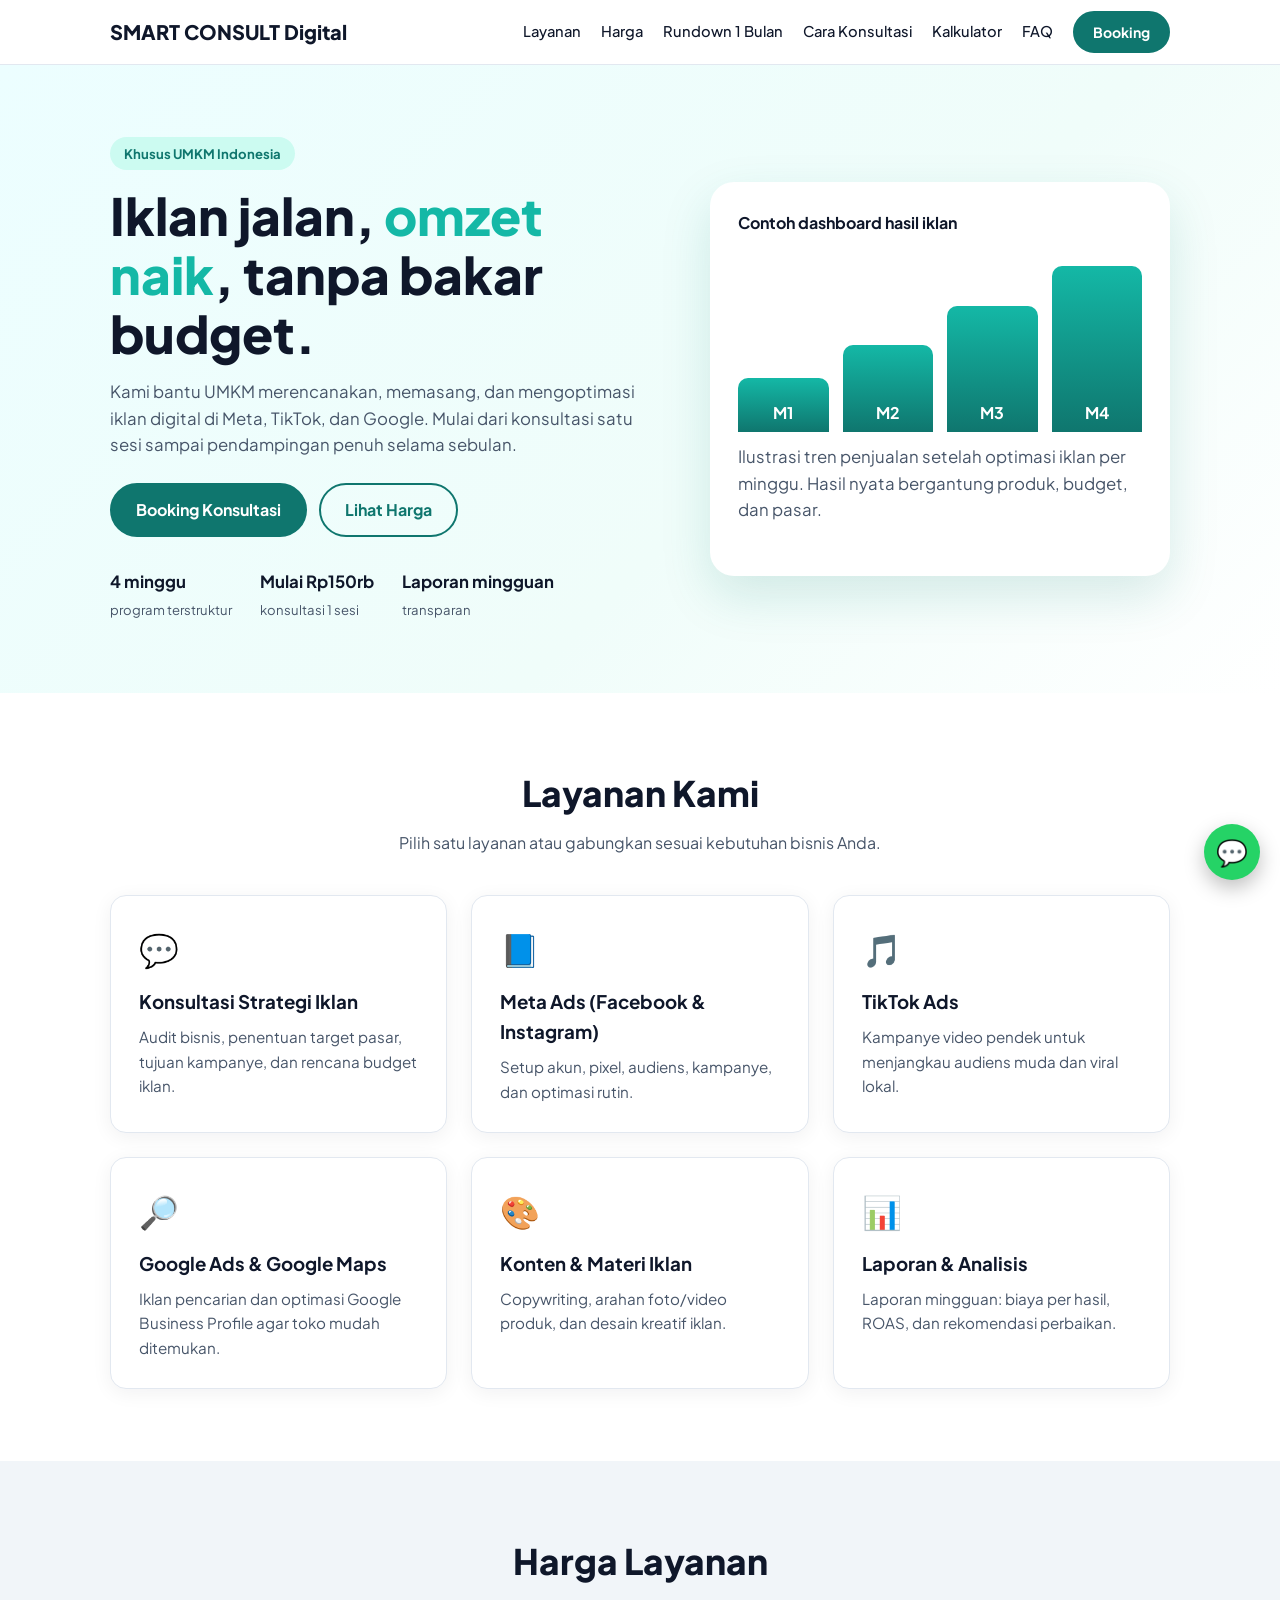
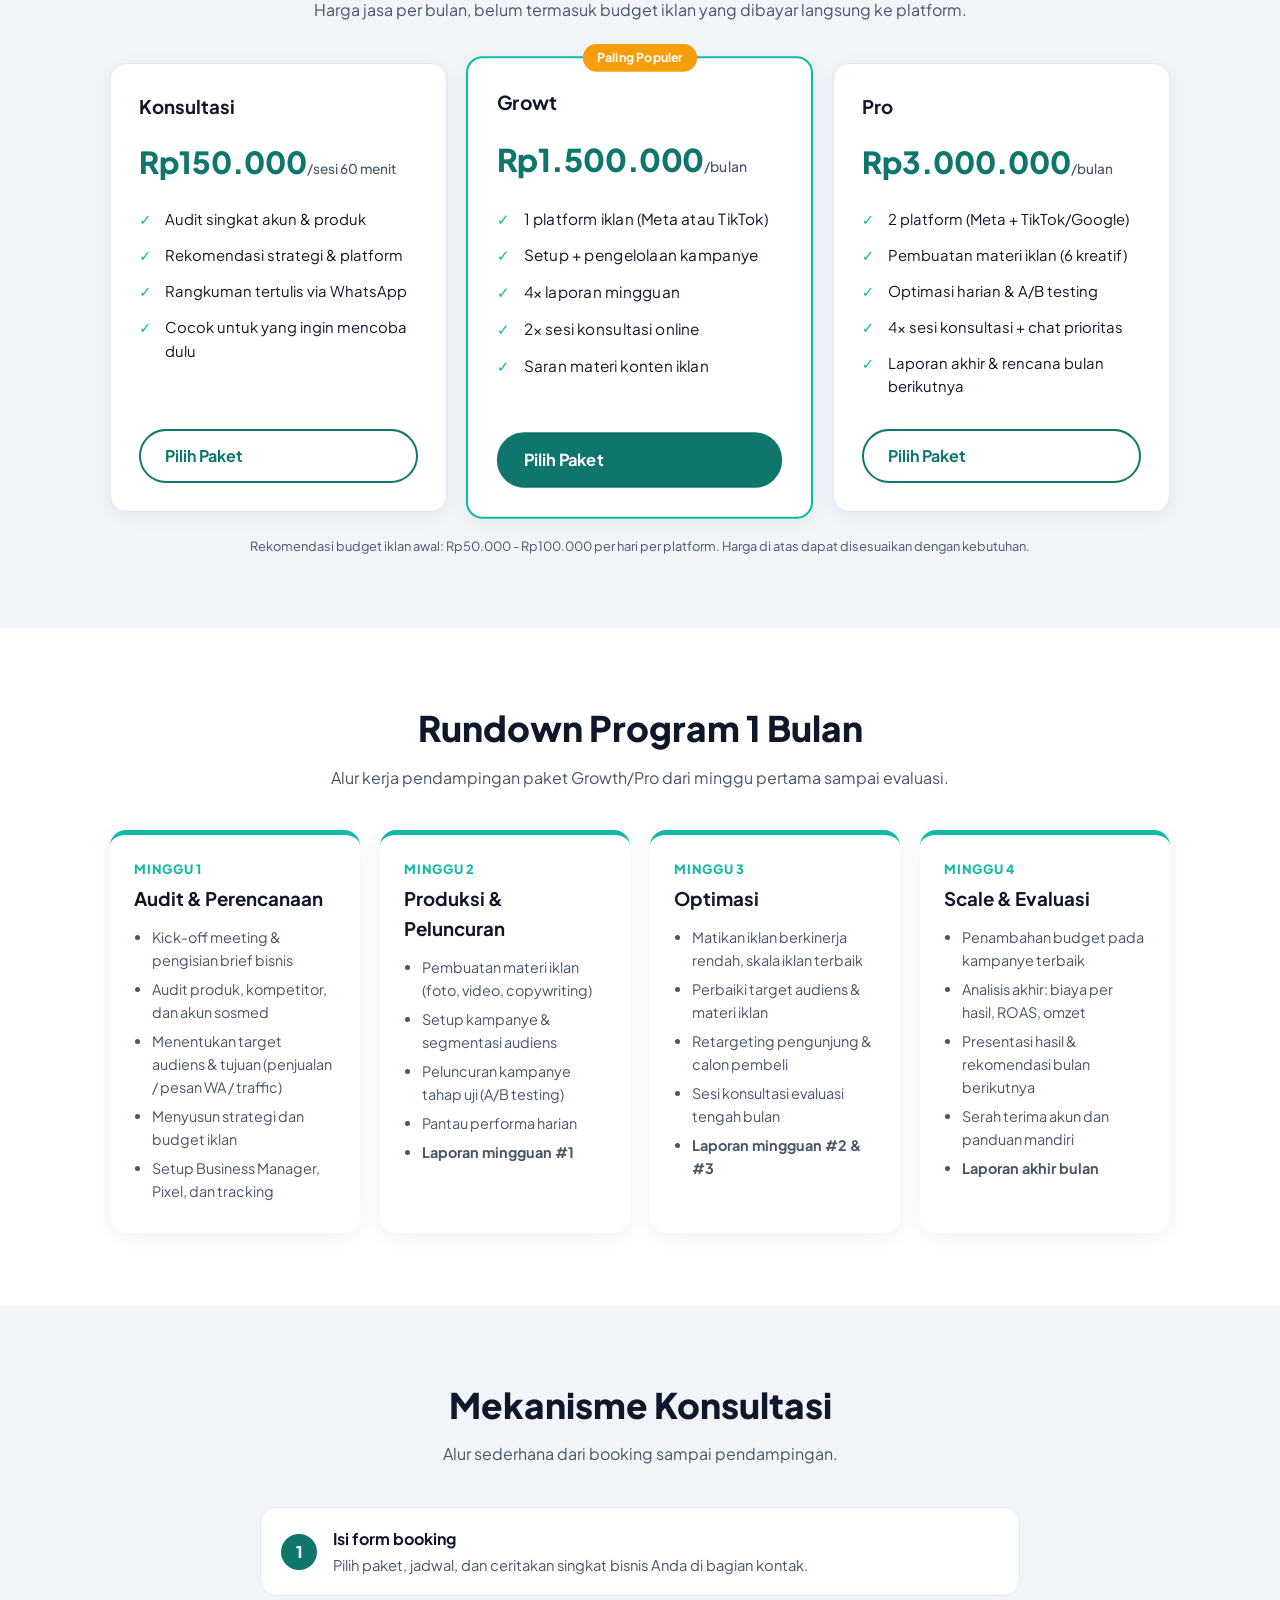
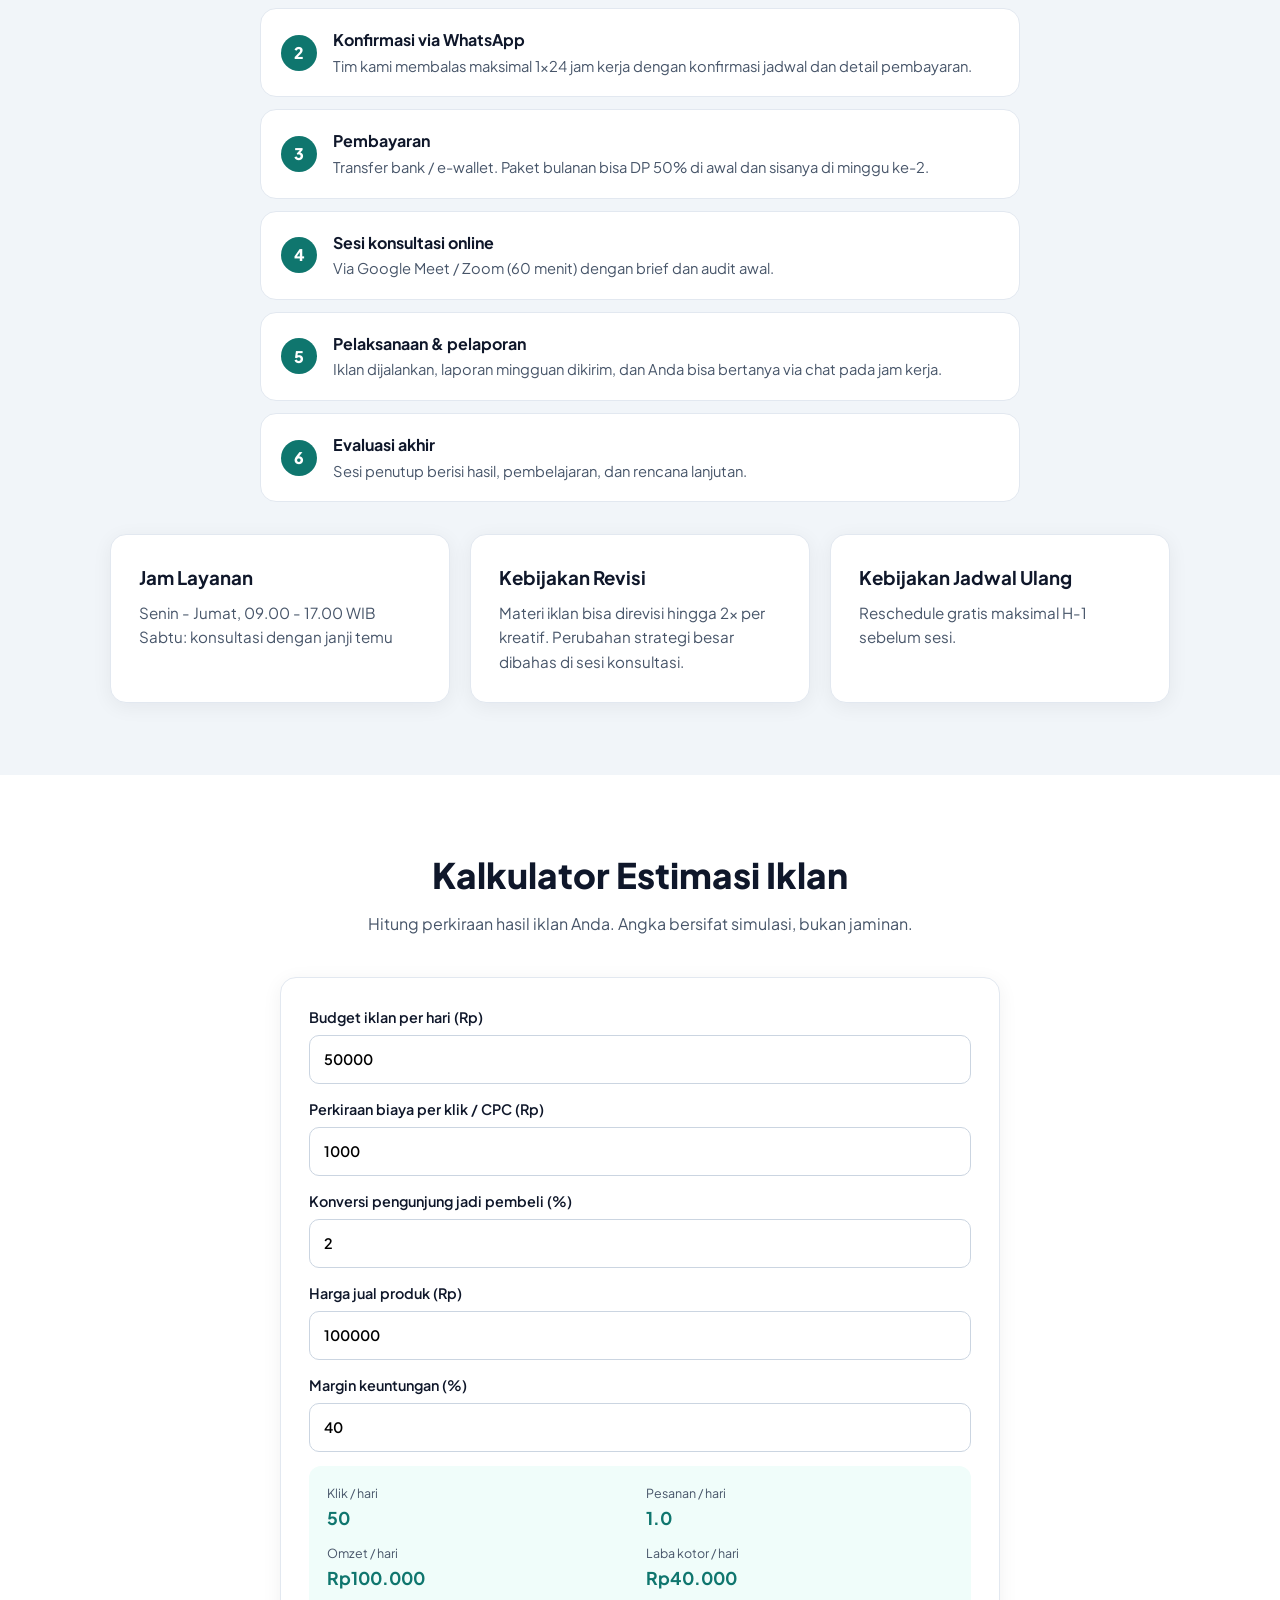
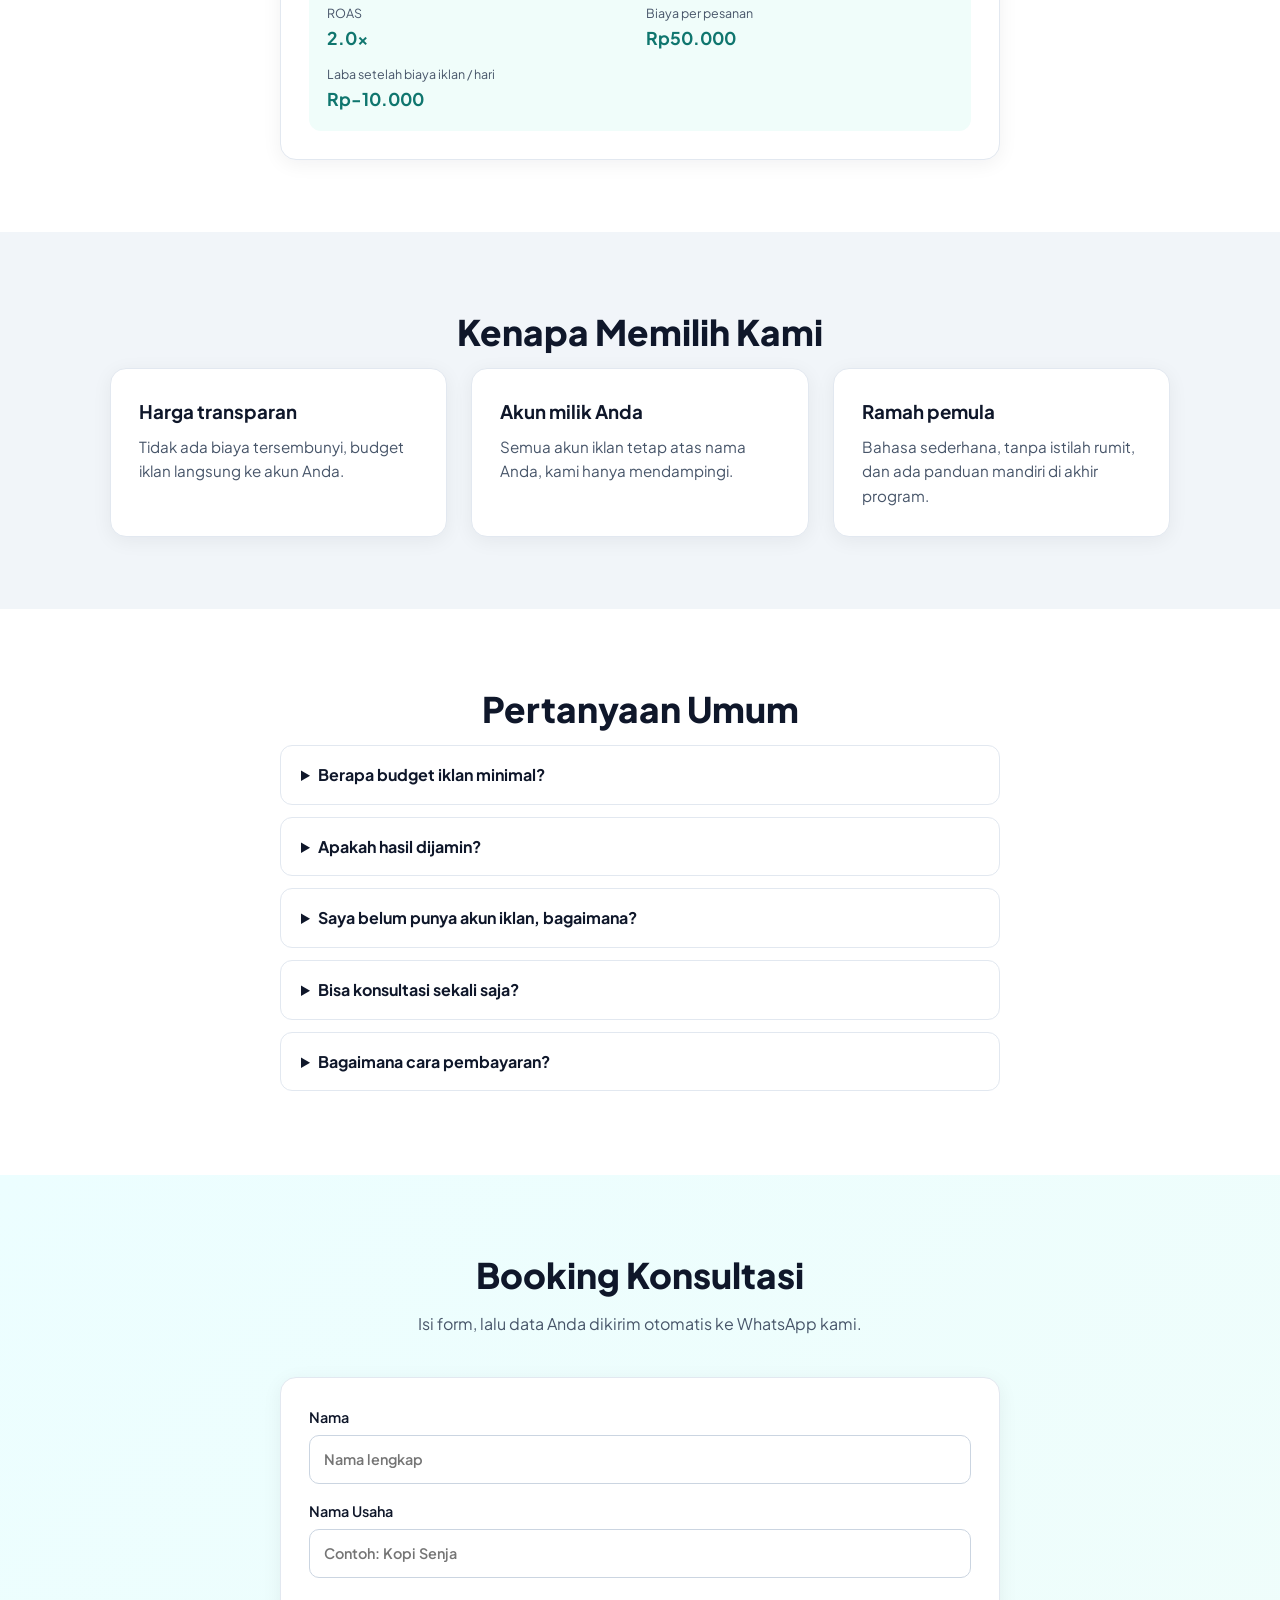
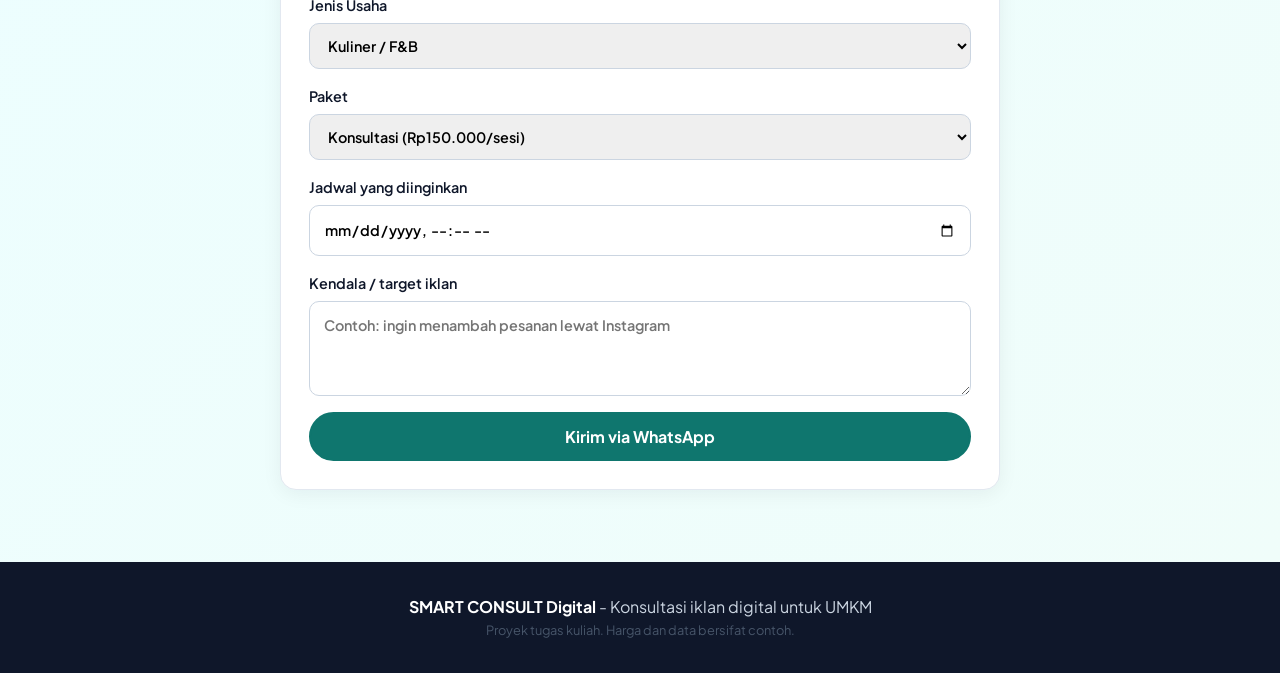
==== commit 12799234: "Update index.html" ====
--- a/index.html
+++ b/index.html
@@ -13,7 +13,7 @@
 
 <header class="nav">
   <div class="container nav-inner">
-    <a href="#beranda" class="logo">SMART CONSULT<span>Up</span> Digital</a>
+    <a href="#beranda" class="logo">SMART CONSULT<span></span> Digital</a>
     <button class="burger" id="burger" aria-label="Menu">☰</button>
     <nav id="menu">
       <a href="#layanan">Layanan</a>
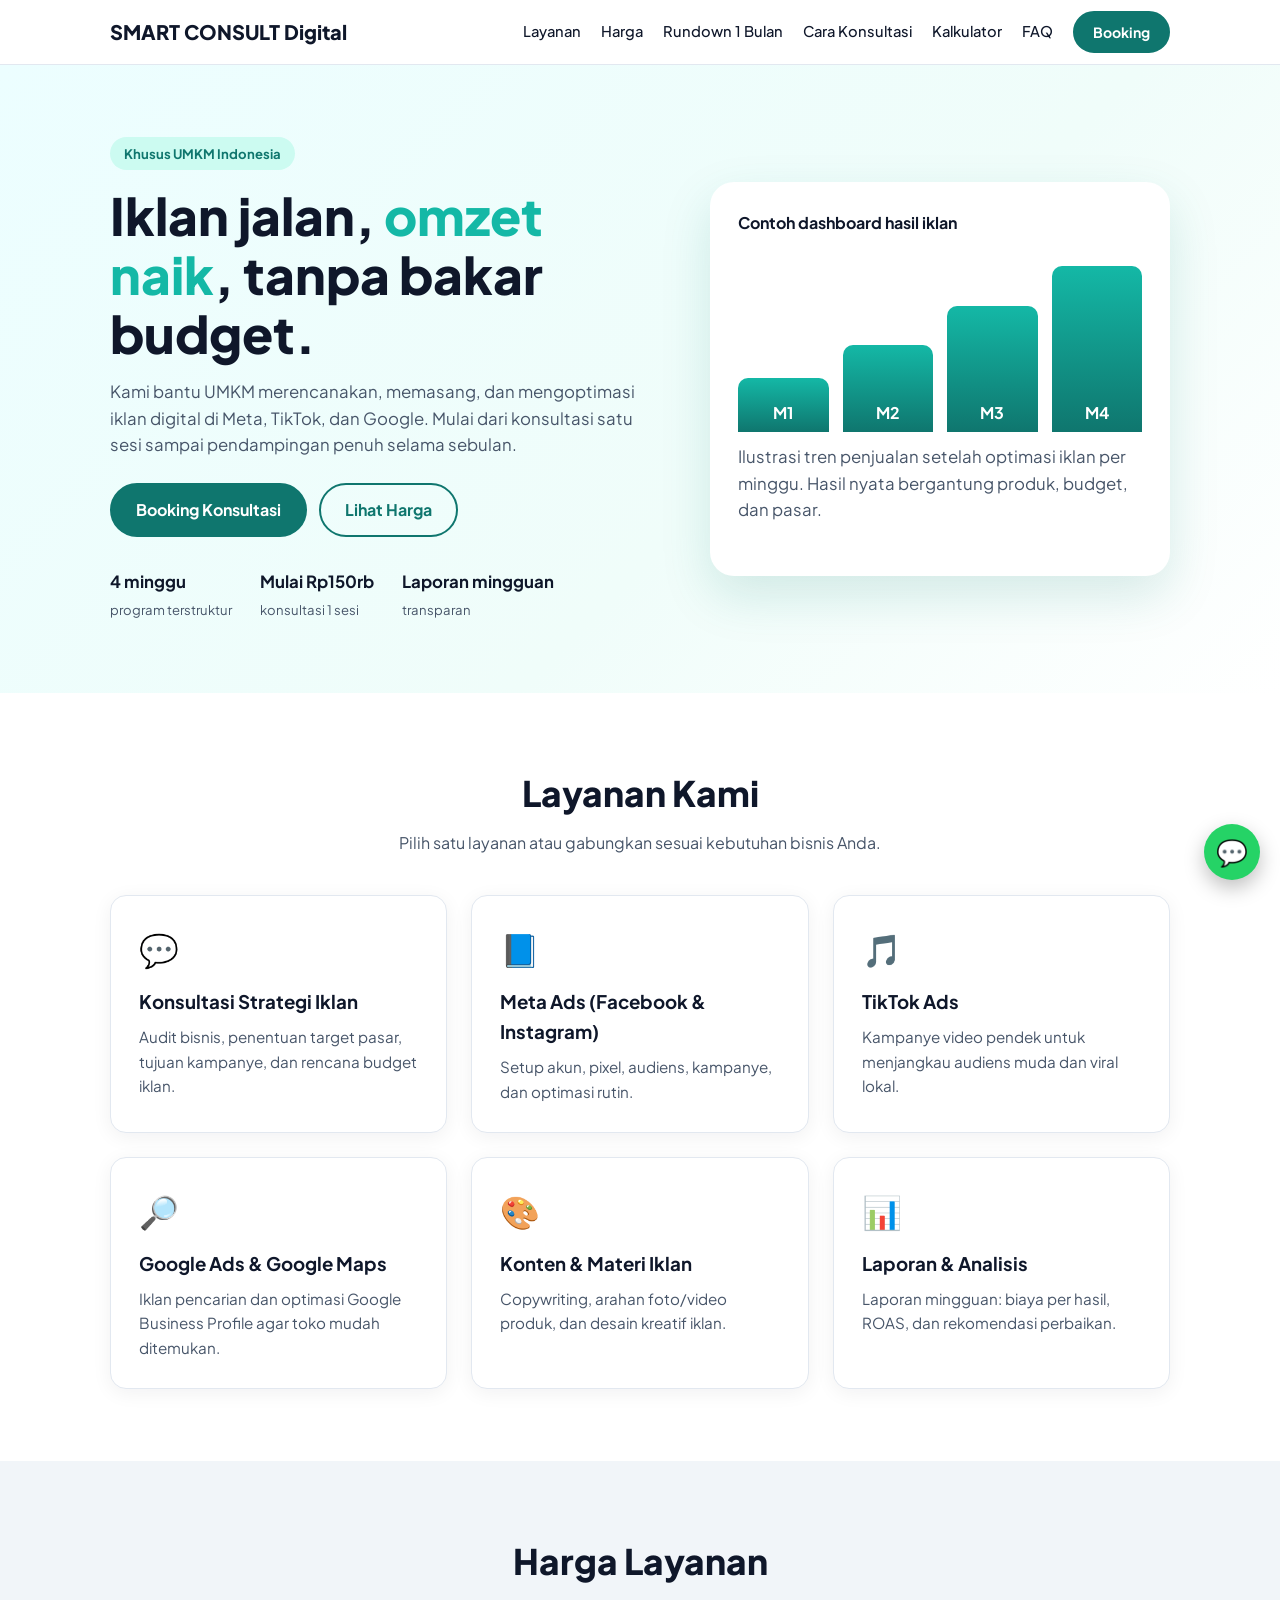
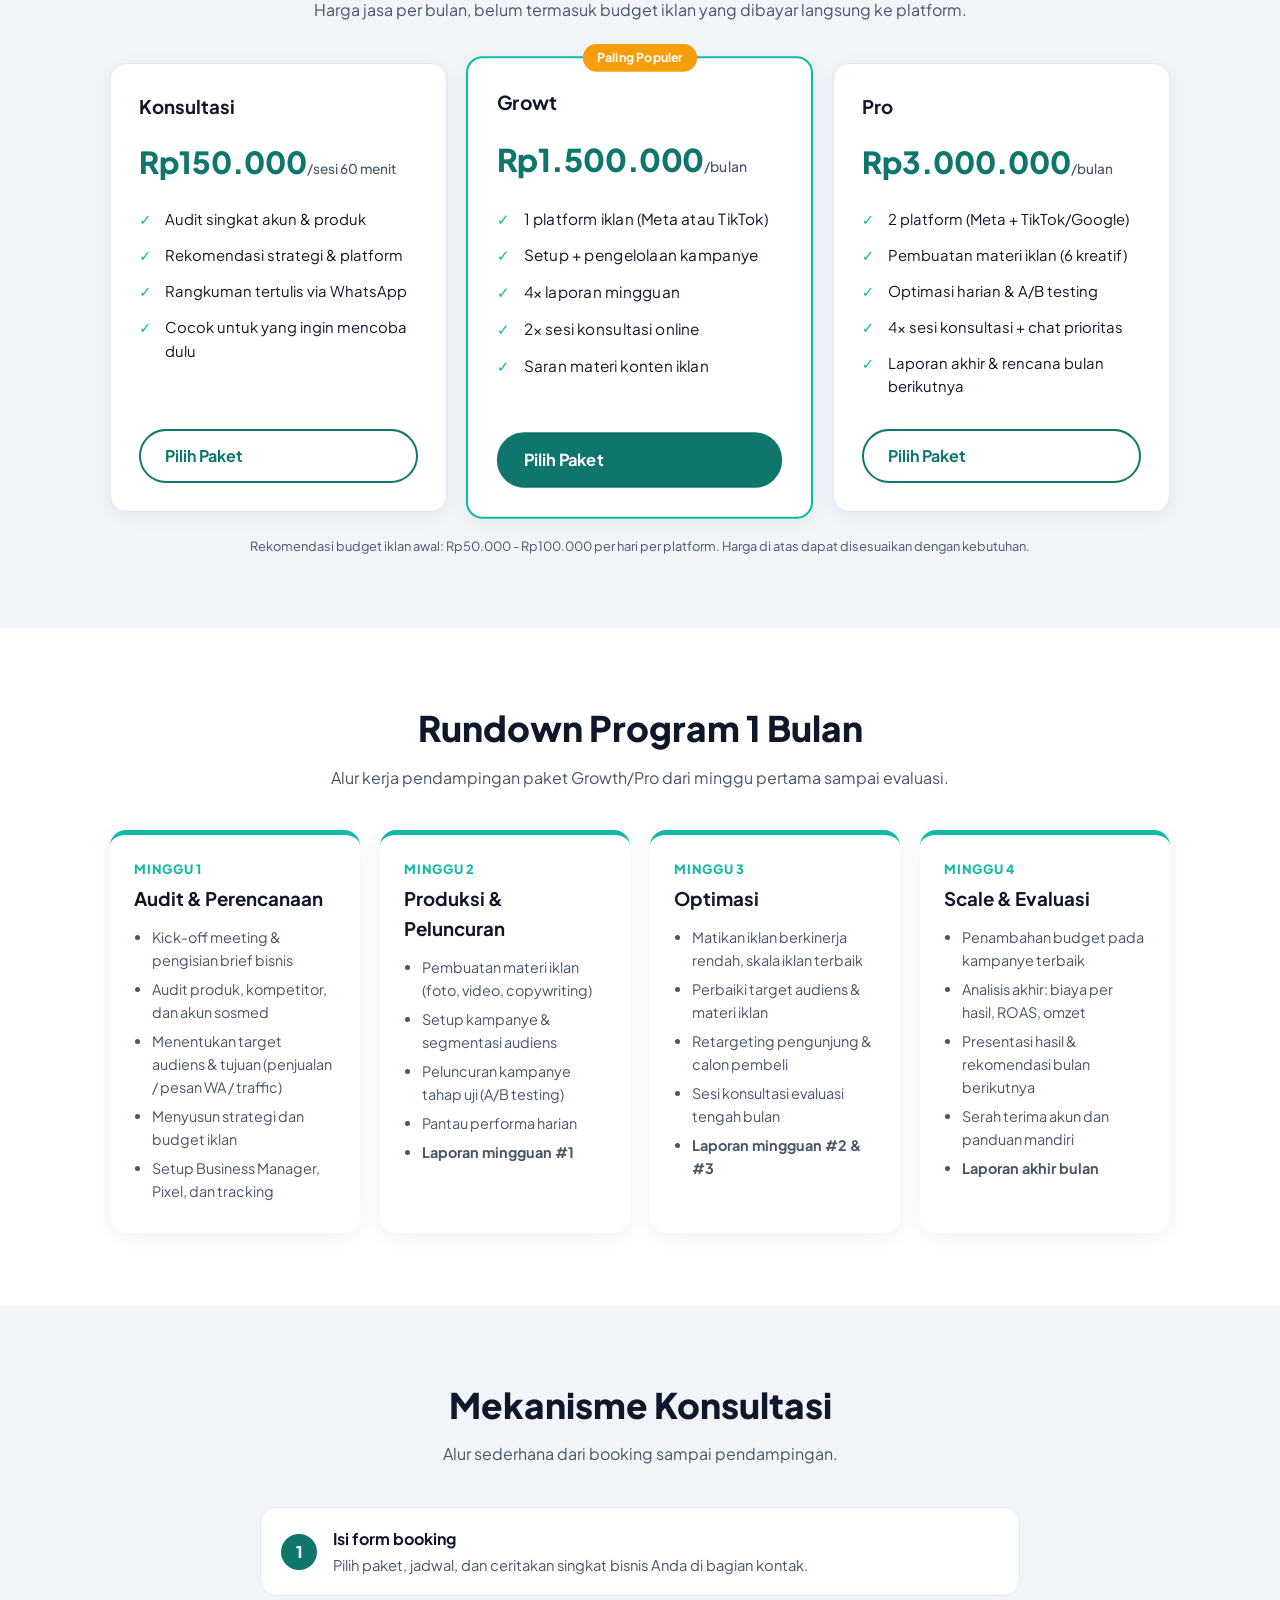
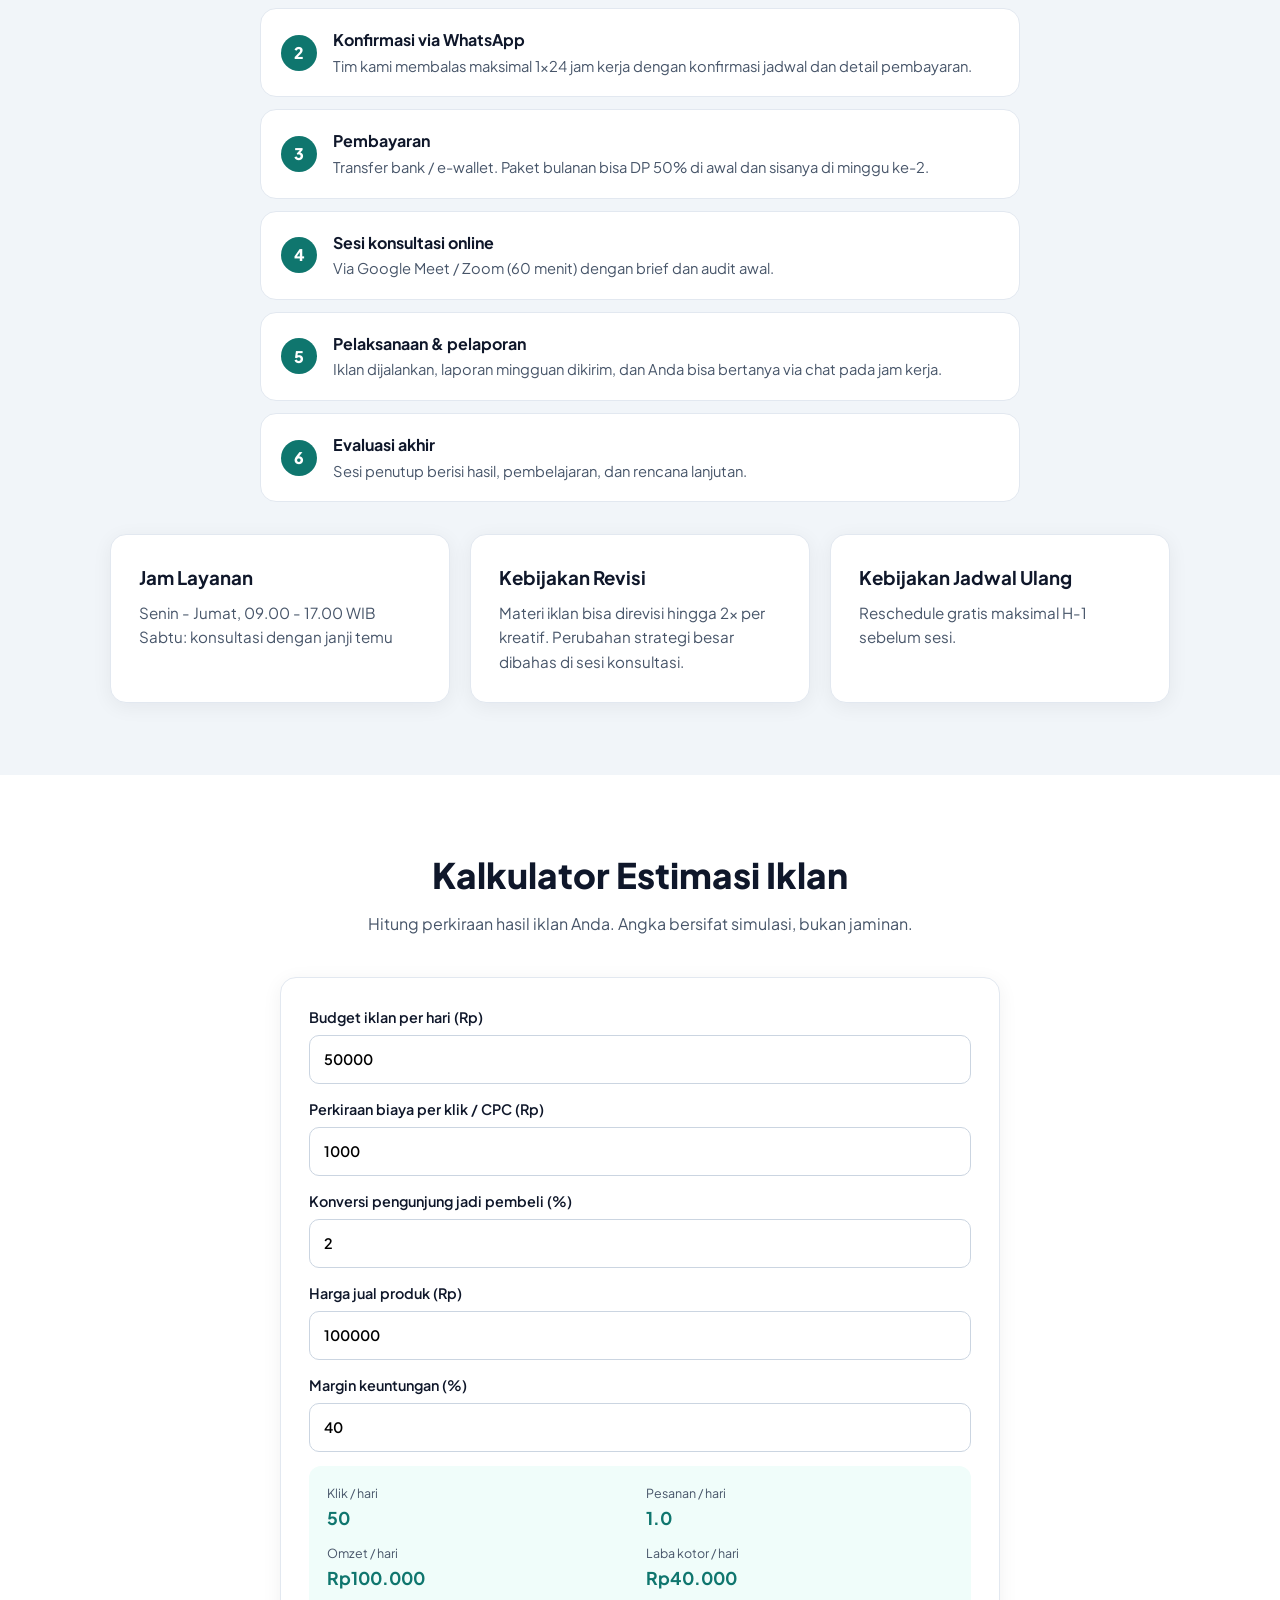
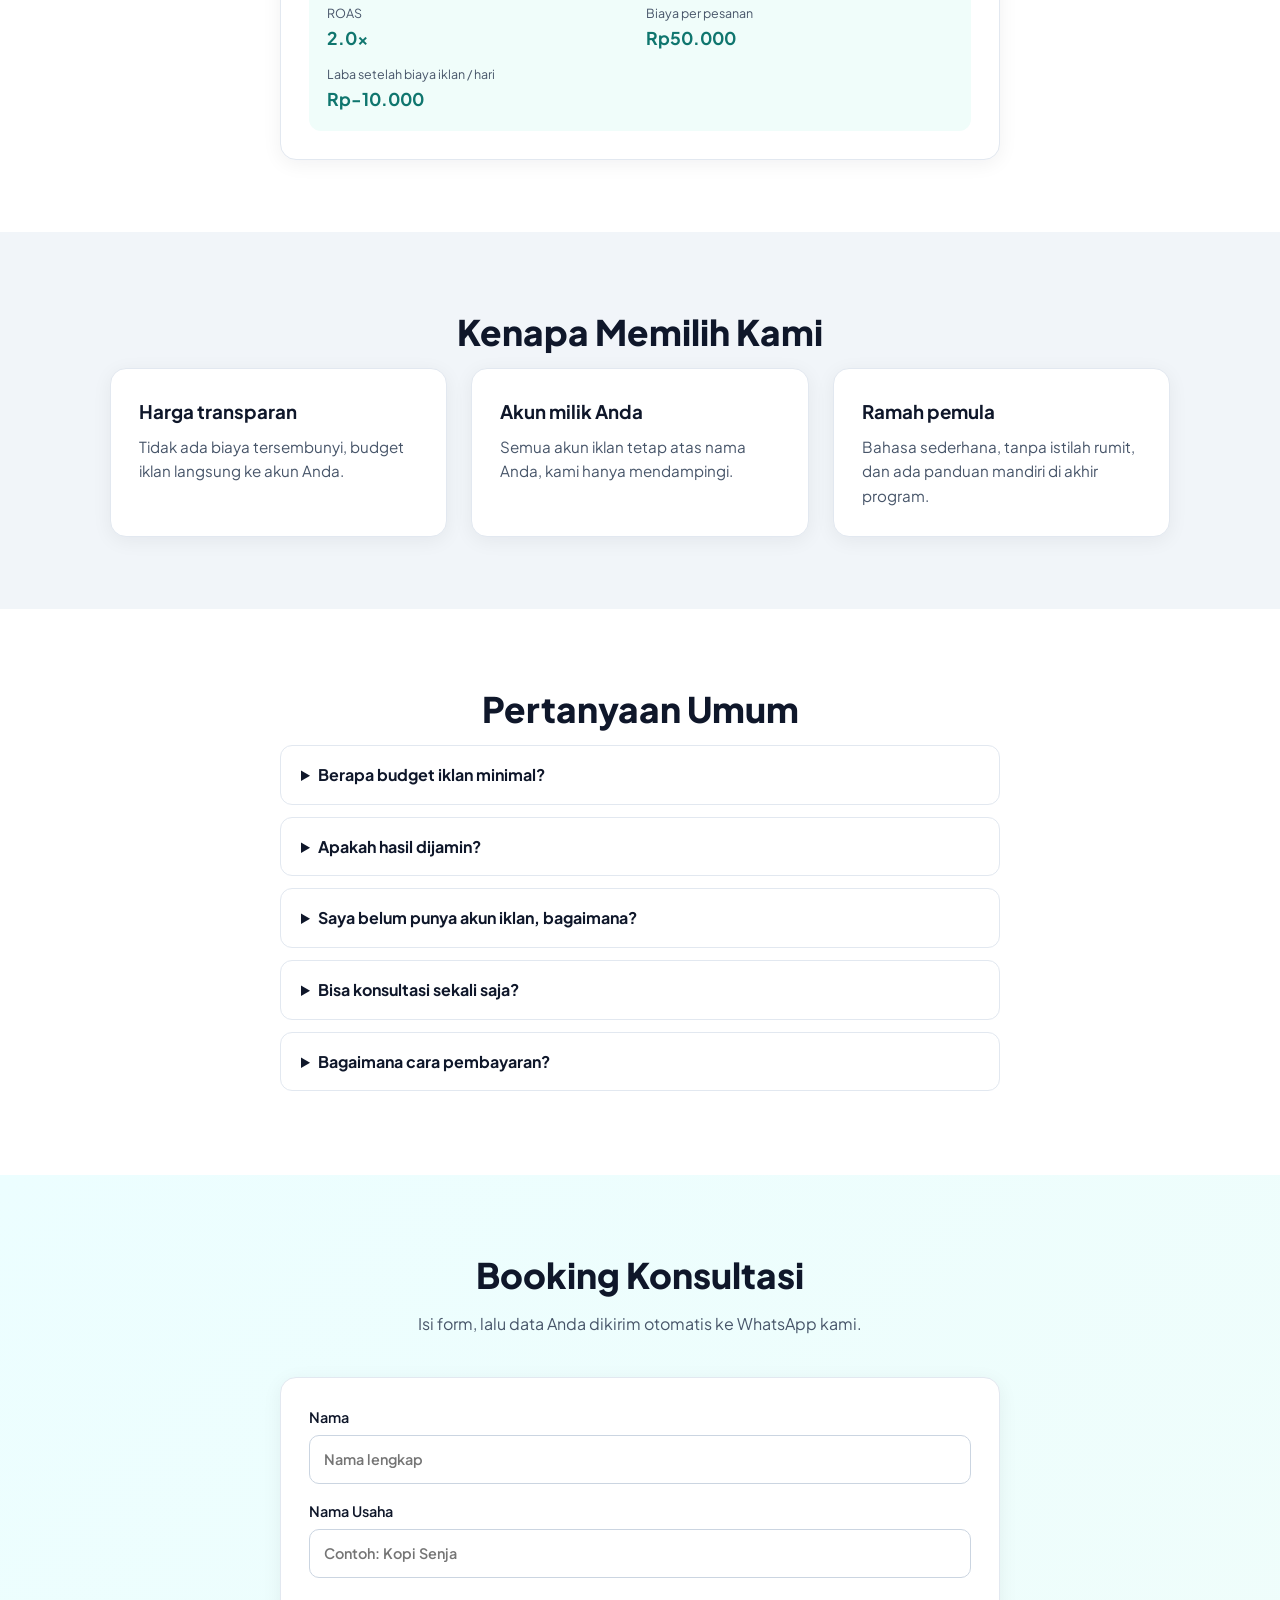
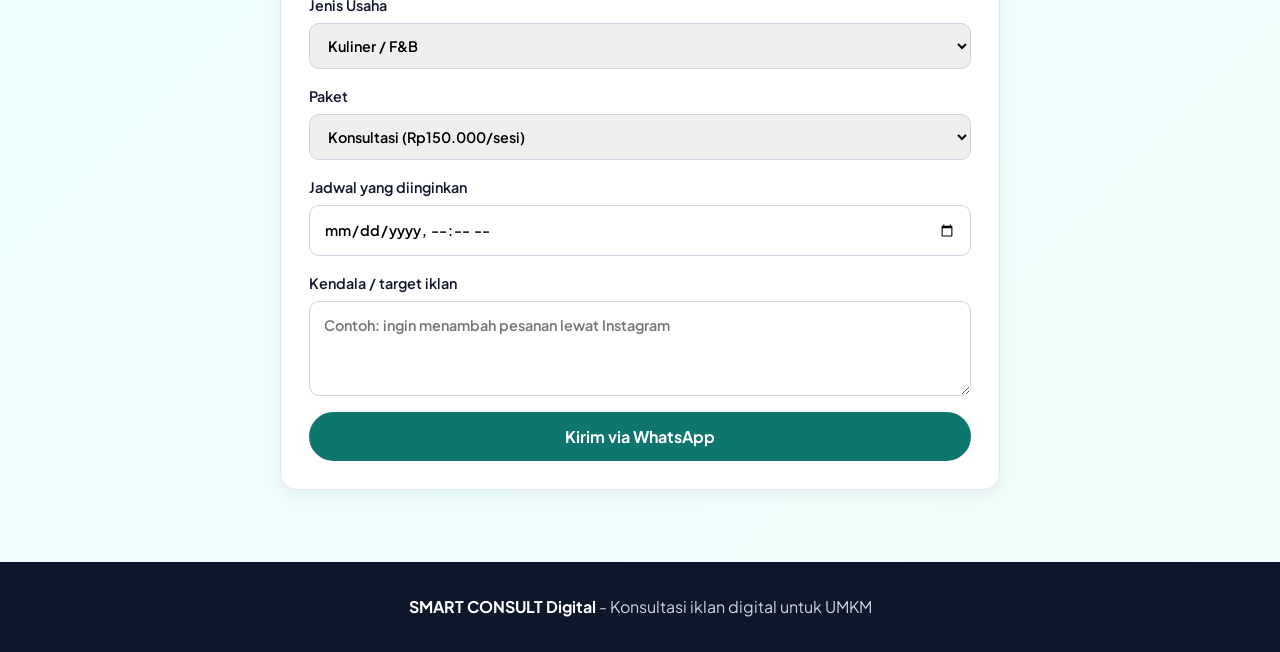
==== commit 71a0de8d: "Update index.html" ====
--- a/index.html
+++ b/index.html
@@ -266,7 +266,7 @@
 <footer>
   <div class="container">
     <p><b>SMART CONSULT Digital</b> - Konsultasi iklan digital untuk UMKM</p>
-    <p class="note">Proyek tugas kuliah. Harga dan data bersifat contoh.</p>
+    <p class="note"></p>
   </div>
 </footer>
 
